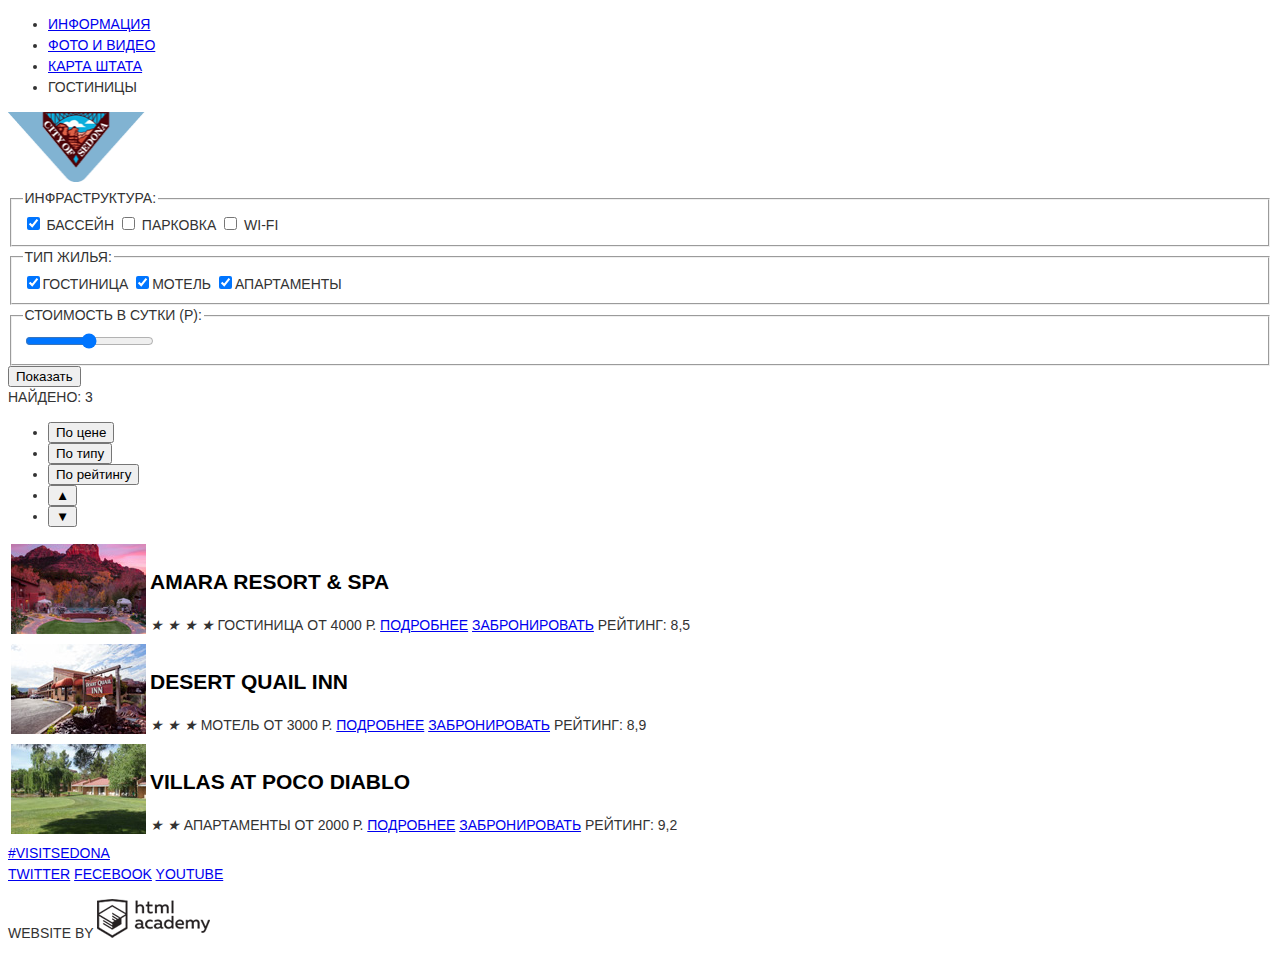
==== hotels.html @ 2d3dfe7b "фотошоп" ====
<!DOCTYPE html>
<html lang="ru">
    <head>
        <meta charset="utf-8">
        <title>Поиск отелей — Седона</title>
        <link rel="stylesheet" href="css/style.css">
    </head>
    <body>
        <header class="main-header container">
            <nav class="main-navigation">
                <ul class="main-navigation main-navigation-left">
                    <li><a href="#">Информация</a></li>
                    <li><a href="#">Фото и видео</a></li>
                    <li><a href="#">Карта штата</a></li>
                    <li><a class="active">Гостиницы</a></li>
                </ul>
                <a href="index.html" class="main-logo">
                    <img class="main-label" src="img/logo.png" alt="city of sedona" width="137" height="70">
                </a>
            </nav>
        </header>

    <main class="container">
        <form class="hotels-form" action="search-results.php" method="get" name="hotels-form">
            <fieldset>
                <legend>Инфраструктура:</legend>
                <input type="checkbox" name="pool" id="pool" checked>
                <label for="pool">Бассейн</label>
                <input type="checkbox" name="parking" id="parking">
                <label for="parking">Парковка</label>
                <input type="checkbox" name="wi-fi" id="wi-fi">
                <label for="wi-fi">wi-fi</label>
            </fieldset>
            <fieldset>
                <legend>Тип жилья:</legend>
                <label><input type="checkbox" name="hotel" checked>Гостиница</label>
                <label><input type="checkbox" name="motel" checked>Мотель</label>
                <label><input type="checkbox" name="apartments" checked>Апартаменты</label>
            </fieldset>
            <fieldset>
                <legend>Стоимость в сутки (Р):</legend>
                <output id="hotels-form-output"></output>
                <input type="range" min="0" max="3000" step="500">
            </fieldset>
            <button type="submit" class="btn">Показать</button>
        </form>
        <span class="result-forms">Найдено: <output id="hotels-form-results">3</output></span>
        <ul class="sorting">
            <li><button class="button-sorting">По цене</button></li>
            <li><button class="button-sorting">По типу</button></li>
            <li><button class="button-sorting">По рейтингу</button></li>
            <li><button class="button-sorting ascending" title="По возрастанию">▲</button></li>
            <li><button class="button-sorting descending active" title="По убыванию">▼</button></li>
        </ul>
        <table class="search-results">
            <tr>
                <td>
                    <img src="img/hotels-1.jpg" alt="Amara Resort and Spa" width="135" height="90">
                </td>
                <td>
                    <h3>Amara Resort &amp; Spa</h3>
                    <i class="star">★</i>
                    <i class="star">★</i>
                    <i class="star">★</i>
                    <i class="star">★</i>
                    <span class="property-type">Гостиница</span>
                    <span class="price">от 4000 Р.</span>
                    <a href="#" class="info btn">Подробнее</a>
                    <a href="#" class="order btn">Забронировать</a>
                    <span class="raiting">Рейтинг: 8,5</span>
                </td>
            </tr>
            <tr>
                <td>
                    <img src="img/hotels-2.jpg" alt="Desert Quail Inn" width="135" height="90">
                </td>
                <td>
                    <h3>Desert Quail Inn</h3>
                    <i class="star">★</i>
                    <i class="star">★</i>
                    <i class="star">★</i>
                    <span class="property-type">Мотель</span>
                    <span class="price">от 3000 Р.</span>
                    <a href="#" class="info btn">Подробнее</a>
                    <a href="#" class="order btn">Забронировать</a>
                    <span class="raiting">Рейтинг: 8,9</span>
                </td>
            </tr>
            <tr>
                <td>
                    <img src="img/hotels-3.jpg" alt="Villas at Poco Diablo" width="135" height="90">
                </td>
                <td>
                    <h3>Villas at Poco Diablo</h3>
                    <i class="star">★</i>
                    <i class="star">★</i>
                    <span class="property-type">Апартаменты</span>
                    <span class="price">от 2000 Р.</span>
                    <a href="#" class="info btn">Подробнее</a>
                    <a href="#" class="order btn">Забронировать</a>
                    <span class="raiting">Рейтинг: 9,2</span>
                </td>
            </tr>
        </table>
    </main>

    <footer class="main-foter container">
        <div class="footer-hashtag">
            <a href="#">#visitsedona</a>
        </div>
        <div class="footer-social">
            <a class="social-btn social-btn-tw" href="#">Twitter</a>
            <a class="social-btn social-btn-fb" href="#">Fecebook</a>
            <a class="social-btn social-btn-inst" href="#">Youtube</a>
        </div>
        <div class="footer-copyright">
            <p>Website by
                <a href="https://htmlacademy.ru"><img src="img/copyright.png" alt="htmlacademy" width="113" height="39"></a>
            </p>
        </div>
    </footer>
    </body>
</html>
---- css/style.css ----
body{
    font-family: "PT Sand", "Tahoma", sans-serif;
    font-size: 14px;
    line-height: 1.5;
    color: #333;
    text-transform: uppercase;
}

main .slogan,
main .card > h2 {
    font-family: "PT Sand", "Tahoma", sans-serif;
    font-size: 21px;
    line-height: 1.238;
    color: #333;
    font-weight: bold;
}

main .card > h2 {
    color: #fff;
    background-color: #766357;
}

main .index-form > h2 {
    font-family: "PT Sand", "Tahoma", sans-serif;
    font-size: 30px;
    line-height: 1.2;
    color: #000;
    font-weight: bold;
}

h3 {
    font-family: "PT Sand", "Tahoma", sans-serif;
    font-size: 21px;
    line-height: 1.2;
    color: #000;
    font-weight: bold;
}

main .feature-1,
main .feature-2{
    background-color: #81b3d2;
}

main .feature-1 h3,
main .feature-2 h3 {
    color: #fff;
}
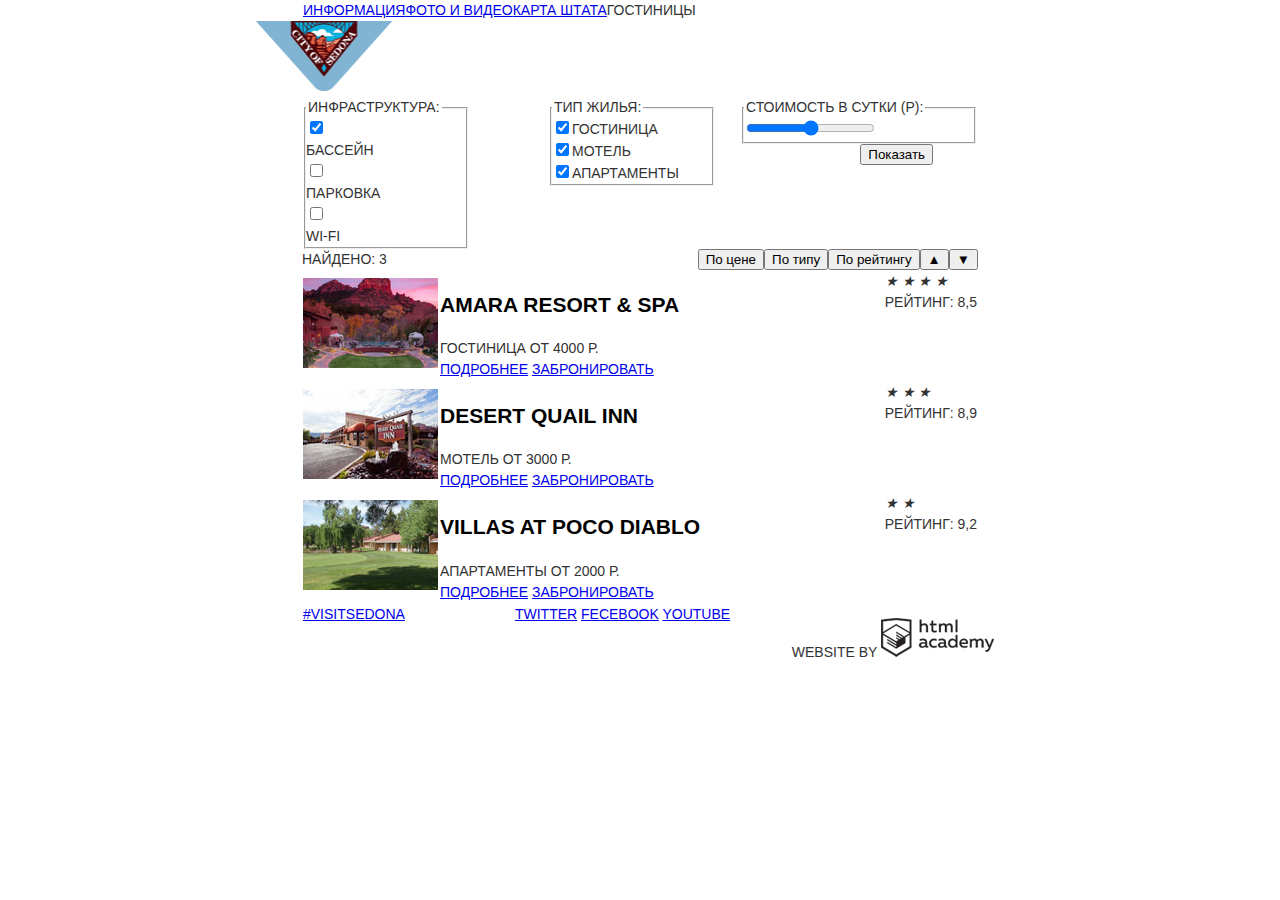
==== commit 5620d28d: "сетка" ====
--- a/hotels.html
+++ b/hotels.html
@@ -1,28 +1,29 @@
 <!DOCTYPE html>
 <html lang="ru">
-    <head>
-        <meta charset="utf-8">
-        <title>Поиск отелей — Седона</title>
-        <link rel="stylesheet" href="css/style.css">
-    </head>
-    <body>
-        <header class="main-header container">
-            <nav class="main-navigation">
-                <ul class="main-navigation main-navigation-left">
-                    <li><a href="#">Информация</a></li>
-                    <li><a href="#">Фото и видео</a></li>
-                    <li><a href="#">Карта штата</a></li>
-                    <li><a class="active">Гостиницы</a></li>
-                </ul>
-                <a href="index.html" class="main-logo">
-                    <img class="main-label" src="img/logo.png" alt="city of sedona" width="137" height="70">
-                </a>
-            </nav>
-        </header>
+<head>
+    <meta charset="utf-8">
+    <title>Поиск отелей — Седона</title>
+    <link rel="stylesheet" type="text/css" href="css/normolize.css">
+    <link rel="stylesheet" href="css/style.css">
+</head>
+<body>
+    <header class="main-header container">
+        <nav class="main-navigation">
+            <ul class="main-navigation">
+                <li><a href="#">Информация</a></li>
+                <li><a href="#">Фото и видео</a></li>
+                <li><a href="#">Карта штата</a></li>
+                <li><a class="active">Гостиницы</a></li>
+            </ul>
+            <a href="index.html" class="main-logo">
+                <img class="main-label" src="img/logo.png" alt="city of sedona" width="137" height="70">
+            </a>
+        </nav>
+    </header>
 
-    <main class="container">
-        <form class="hotels-form" action="search-results.php" method="get" name="hotels-form">
-            <fieldset>
+    <main class="container container-hotels">
+        <form class="hotels-form clearfix" action="search-results.php" method="get" name="hotels-form">
+            <fieldset class="form-infrastructure block-left">
                 <legend>Инфраструктура:</legend>
                 <input type="checkbox" name="pool" id="pool" checked>
                 <label for="pool">Бассейн</label>
@@ -31,93 +32,125 @@
                 <input type="checkbox" name="wi-fi" id="wi-fi">
                 <label for="wi-fi">wi-fi</label>
             </fieldset>
-            <fieldset>
+            <fieldset class="form-type-house block-left">
                 <legend>Тип жилья:</legend>
                 <label><input type="checkbox" name="hotel" checked>Гостиница</label>
                 <label><input type="checkbox" name="motel" checked>Мотель</label>
                 <label><input type="checkbox" name="apartments" checked>Апартаменты</label>
             </fieldset>
-            <fieldset>
+            <fieldset class="form-range block-right">
                 <legend>Стоимость в сутки (Р):</legend>
                 <output id="hotels-form-output"></output>
                 <input type="range" min="0" max="3000" step="500">
             </fieldset>
-            <button type="submit" class="btn">Показать</button>
+            <button type="submit" class="btn block-right">Показать</button>
         </form>
-        <span class="result-forms">Найдено: <output id="hotels-form-results">3</output></span>
-        <ul class="sorting">
-            <li><button class="button-sorting">По цене</button></li>
-            <li><button class="button-sorting">По типу</button></li>
-            <li><button class="button-sorting">По рейтингу</button></li>
-            <li><button class="button-sorting ascending" title="По возрастанию">▲</button></li>
-            <li><button class="button-sorting descending active" title="По убыванию">▼</button></li>
-        </ul>
+        <div class="clearfix">
+            <span class="result-forms block-left">Найдено: <output id="hotels-form-results">3</output></span>
+            <ul class="sorting block-right">
+                <li><button class="button-sorting">По цене</button></li>
+                <li><button class="button-sorting">По типу</button></li>
+                <li><button class="button-sorting">По рейтингу</button></li>
+                <li><button class="button-sorting ascending" title="По возрастанию">▲</button></li>
+                <li><button class="button-sorting descending active" title="По убыванию">▼</button></li>
+            </ul>
+        </div>
         <table class="search-results">
             <tr>
-                <td>
+                <td class="td-image">
                     <img src="img/hotels-1.jpg" alt="Amara Resort and Spa" width="135" height="90">
                 </td>
-                <td>
-                    <h3>Amara Resort &amp; Spa</h3>
-                    <i class="star">★</i>
-                    <i class="star">★</i>
-                    <i class="star">★</i>
-                    <i class="star">★</i>
-                    <span class="property-type">Гостиница</span>
-                    <span class="price">от 4000 Р.</span>
-                    <a href="#" class="info btn">Подробнее</a>
-                    <a href="#" class="order btn">Забронировать</a>
-                    <span class="raiting">Рейтинг: 8,5</span>
+                <td class="clearfix">
+                    <div class="info-hotel block-left">
+                        <h3>Amara Resort &amp; Spa</h3>
+                        <div class="price-hotel">
+                            <span class="property-type">Гостиница</span>
+                            <span class="price">от 4000 Р.</span>
+                        </div>
+                        <div class="buttons">
+                            <a href="#" class="info btn">Подробнее</a>
+                            <a href="#" class="order btn">Забронировать</a>
+                        </div>
+                    </div>
+                    <div class="mark-hotel block-right">
+                        <div class="stars">
+                            <i class="star">★</i>
+                            <i class="star">★</i>
+                            <i class="star">★</i>
+                            <i class="star">★</i>
+                        </div>
+                        <span class="raiting">Рейтинг: 8,5</span>
+                    </div>
                 </td>
             </tr>
             <tr>
-                <td>
+                <td class="td-image">
                     <img src="img/hotels-2.jpg" alt="Desert Quail Inn" width="135" height="90">
                 </td>
-                <td>
-                    <h3>Desert Quail Inn</h3>
-                    <i class="star">★</i>
-                    <i class="star">★</i>
-                    <i class="star">★</i>
-                    <span class="property-type">Мотель</span>
-                    <span class="price">от 3000 Р.</span>
-                    <a href="#" class="info btn">Подробнее</a>
-                    <a href="#" class="order btn">Забронировать</a>
-                    <span class="raiting">Рейтинг: 8,9</span>
+                <td class="clearfix">
+                    <div class="info-hotel block-left">
+                        <h3>Desert Quail Inn</h3>
+                        <div class="price-hotel">
+                            <span class="property-type">Мотель</span>
+                            <span class="price">от 3000 Р.</span>
+                        </div>
+                        <div class="buttons">
+                            <a href="#" class="info btn">Подробнее</a>
+                            <a href="#" class="order btn">Забронировать</a>
+                        </div>
+                    </div>
+                    <div class="mark-hotel block-right">
+                        <div class="stars">
+                            <i class="star">★</i>
+                            <i class="star">★</i>
+                            <i class="star">★</i>
+                        </div>
+                        <span class="raiting">Рейтинг: 8,9</span>
+                    </div>
                 </td>
             </tr>
             <tr>
-                <td>
+                <td class="td-image">
                     <img src="img/hotels-3.jpg" alt="Villas at Poco Diablo" width="135" height="90">
                 </td>
-                <td>
-                    <h3>Villas at Poco Diablo</h3>
-                    <i class="star">★</i>
-                    <i class="star">★</i>
-                    <span class="property-type">Апартаменты</span>
-                    <span class="price">от 2000 Р.</span>
-                    <a href="#" class="info btn">Подробнее</a>
-                    <a href="#" class="order btn">Забронировать</a>
-                    <span class="raiting">Рейтинг: 9,2</span>
+                <td class="clearfix">
+                    <div class="info-hotel block-left">
+                        <div class="price-hotel">
+                            <h3>Villas at Poco Diablo</h3>
+                            <span class="property-type">Апартаменты</span>
+                            <span class="price">от 2000 Р.</span>
+                        </div>
+                        <div class="buttons">
+                            <a href="#" class="info btn">Подробнее</a>
+                            <a href="#" class="order btn">Забронировать</a>
+                        </div>
+                    </div>
+                    <div class="mark-hotel block-right">
+                        <div class="stars">
+                            <i class="star">★</i>
+                            <i class="star">★</i>
+                        </div>
+                        <span class="raiting">Рейтинг: 9,2</span>
+                    </div>
                 </td>
             </tr>
         </table>
     </main>
 
-    <footer class="main-foter container">
-        <div class="footer-hashtag">
+    <footer class="main-footer container clearfix">
+        <div class="footer-hashtag block-left">
             <a href="#">#visitsedona</a>
         </div>
-        <div class="footer-social">
+        <div class="footer-social block-left">
             <a class="social-btn social-btn-tw" href="#">Twitter</a>
             <a class="social-btn social-btn-fb" href="#">Fecebook</a>
             <a class="social-btn social-btn-inst" href="#">Youtube</a>
         </div>
-        <div class="footer-copyright">
+        <div class="footer-copyright block-right">
             <p>Website by
                 <a href="https://htmlacademy.ru"><img src="img/copyright.png" alt="htmlacademy" width="113" height="39"></a>
             </p>
         </div>
     </footer>
-    </body>
+</body>
 </html>
--- a/css/style.css
+++ b/css/style.css
@@ -1,47 +1,167 @@
-body{
-    font-family: "PT Sand", "Tahoma", sans-serif;
+body {
+    font-family: "PT Sans", "Tahoma", sans-serif;
     font-size: 14px;
     line-height: 1.5;
     color: #333;
     text-transform: uppercase;
+    margin: 0;
+    padding: 0;
 }
 
-main .slogan,
-main .card > h2 {
-    font-family: "PT Sand", "Tahoma", sans-serif;
+h2 {
     font-size: 21px;
     line-height: 1.238;
-    color: #333;
-    font-weight: bold;
-}
-
-main .card > h2 {
-    color: #fff;
-    background-color: #766357;
-}
-
-main .index-form > h2 {
-    font-family: "PT Sand", "Tahoma", sans-serif;
-    font-size: 30px;
-    line-height: 1.2;
-    color: #000;
-    font-weight: bold;
 }
 
 h3 {
-    font-family: "PT Sand", "Tahoma", sans-serif;
     font-size: 21px;
     line-height: 1.2;
     color: #000;
-    font-weight: bold;
 }
 
-main .feature-1,
-main .feature-2{
-    background-color: #81b3d2;
+.block-left{
+    float: left;
 }
 
-main .feature-1 h3,
-main .feature-2 h3 {
-    color: #fff;
+.block-right{
+    float: right;
 }
+
+.container {
+    margin: 0 auto;
+    width: 768px;
+    box-sizing: border-box;
+}
+
+.clearfix::after {
+    content: "";
+    clear: both;
+    display: table;
+}
+
+.text-alignment{
+    text-align: center;
+}
+
+.main-navigation ul{
+    font-size: 0;
+    padding-left: 47px;
+    padding-right: 47px;
+}
+
+.main-navigation li{
+    display: inline-block;
+    font-size: 14px;
+}
+
+/*index*/
+
+.slogan {
+    text-align: center;
+    width: 460px;
+    margin-left: auto;
+    margin-right: auto;
+}
+
+.slogan-features{
+    text-align: center;
+}
+
+.feature {
+    background-color: #81b3d2;
+    margin: 0;
+}
+
+.feature img {
+    width: 512px;
+}
+
+.feature .info-feature {
+    box-sizing: border-box;
+    width: 256px;
+    text-align: center ;
+    padding-left: 30px;
+    padding-right: 30px;
+}
+
+.column-grid {
+    font-size: 0;
+    padding: 0;
+    text-align: center;
+}
+
+.column-grid li {
+    display: inline-block;
+    width: 256px;
+    font-size: 14px;
+}
+
+.index-form {
+    width: 570px;
+}
+
+.card h2 {
+    background-color: #766357;
+    height: 25px;
+}
+
+.card-form > label {
+    display: block;
+}
+
+/*hotels*/
+
+.container-hotels {
+    padding-left: 46px;
+    padding-right: 46px;
+}
+
+.hotels-form fieldset {
+    width: 160px;
+    padding: 0;
+}
+
+.hotels-form fieldset:first-child {
+    margin-right: 80px;
+}
+
+.hotels-form fieldset:last-of-type {
+    width: 230px;
+}
+
+.hotels-form label {
+    display: block;
+    di
+}
+
+.hotels-form .btn {
+    margin-right: 45px;
+}
+
+.sorting {
+    padding: 0;
+    font-size: 0;
+}
+
+.sorting li{
+    display: inline-block;
+    font-size: 12px
+}
+
+.search-results {
+    border-collapse: collapse;
+    width: 100%;
+}
+
+ .td-image{
+     width: 135px;
+ }
+
+.main-footer {
+    padding-left: 47px;
+    padding-right: 30px;
+}
+
+.footer-social {
+    padding-left: 110px;
+}
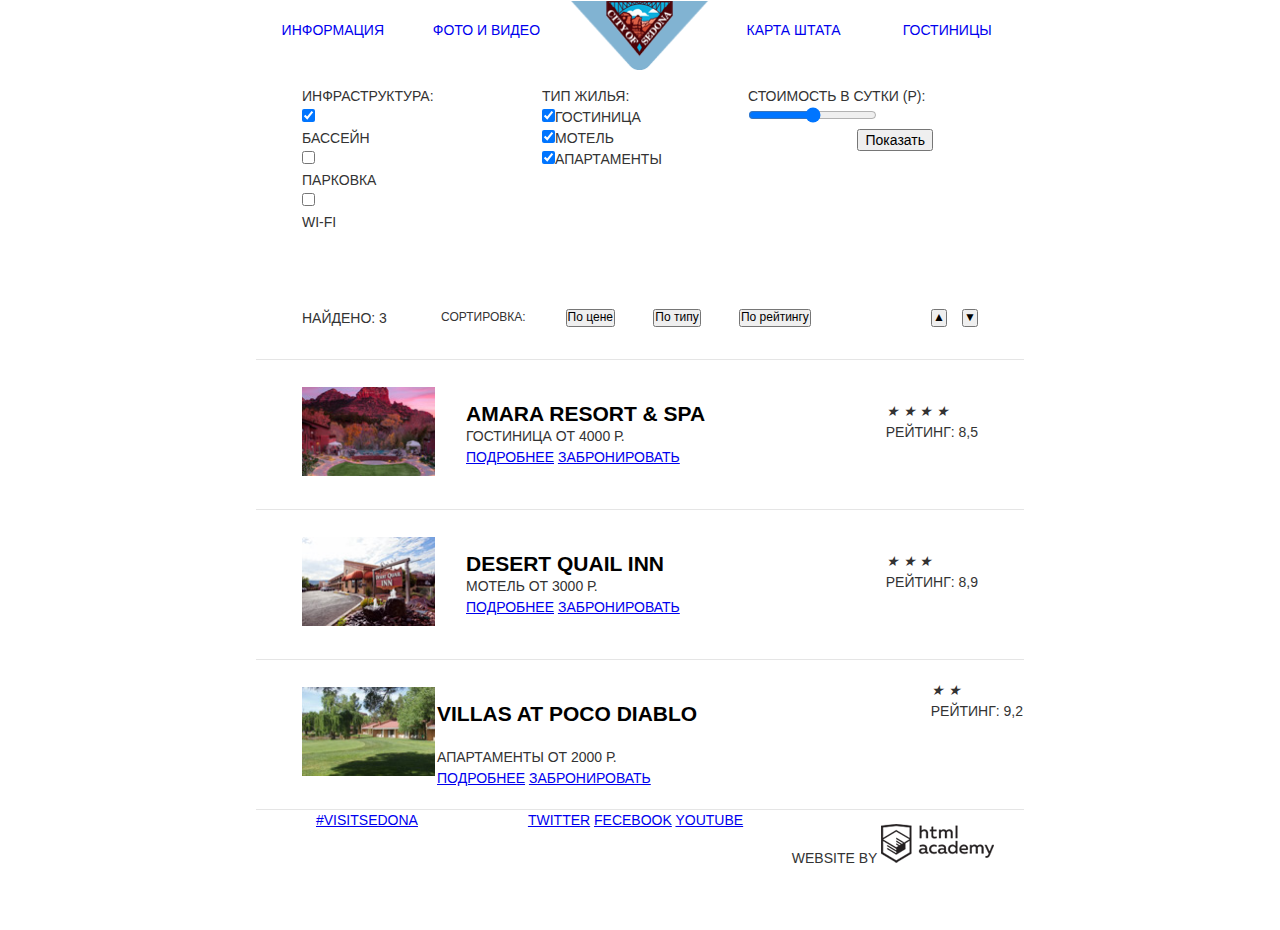
==== commit 9f86752c: "сетка" ====
--- a/hotels.html
+++ b/hotels.html
@@ -3,26 +3,26 @@
 <head>
     <meta charset="utf-8">
     <title>Поиск отелей — Седона</title>
-    <link rel="stylesheet" type="text/css" href="css/normolize.css">
+    <link rel="stylesheet" type="text/css" href="css/normalize.css">
     <link rel="stylesheet" href="css/style.css">
 </head>
 <body>
     <header class="main-header container">
         <nav class="main-navigation">
-            <ul class="main-navigation">
+            <ul>
                 <li><a href="#">Информация</a></li>
                 <li><a href="#">Фото и видео</a></li>
+                <li><a href="hotels.html">Гостиницы</a></li>
                 <li><a href="#">Карта штата</a></li>
-                <li><a class="active">Гостиницы</a></li>
             </ul>
             <a href="index.html" class="main-logo">
-                <img class="main-label" src="img/logo.png" alt="city of sedona" width="137" height="70">
+                <img src="img/logo.png" alt="city of sedona" width="137" height="70">
             </a>
         </nav>
     </header>
 
-    <main class="container container-hotels">
-        <form class="hotels-form clearfix" action="search-results.php" method="get" name="hotels-form">
+    <main class="container">
+        <form class="hotels-form container-hotels clearfix" action="search-results.php" method="get" name="hotels-form">
             <fieldset class="form-infrastructure block-left">
                 <legend>Инфраструктура:</legend>
                 <input type="checkbox" name="pool" id="pool" checked>
@@ -45,22 +45,30 @@
             </fieldset>
             <button type="submit" class="btn block-right">Показать</button>
         </form>
-        <div class="clearfix">
+
+        <div class="result-sorting container-hotels clearfix">
             <span class="result-forms block-left">Найдено: <output id="hotels-form-results">3</output></span>
+
             <ul class="sorting block-right">
-                <li><button class="button-sorting">По цене</button></li>
-                <li><button class="button-sorting">По типу</button></li>
-                <li><button class="button-sorting">По рейтингу</button></li>
-                <li><button class="button-sorting ascending" title="По возрастанию">▲</button></li>
-                <li><button class="button-sorting descending active" title="По убыванию">▼</button></li>
+                <li><span>Сортировка:</span></li>
+                <li>
+                    <button class="button-sorting">По цене</button>
+                    <button class="button-sorting">По типу</button>
+                    <button class="button-sorting">По рейтингу</button>
+                </li>
+                <li>
+                    <button class="button-sorting ascending" title="По возрастанию">▲</button>
+                    <button class="button-sorting descending active" title="По убыванию">▼</button>
+                </li>
             </ul>
         </div>
+
         <table class="search-results">
             <tr>
                 <td class="td-image">
                     <img src="img/hotels-1.jpg" alt="Amara Resort and Spa" width="135" height="90">
                 </td>
-                <td class="clearfix">
+                <td class="td-info clearfix">
                     <div class="info-hotel block-left">
                         <h3>Amara Resort &amp; Spa</h3>
                         <div class="price-hotel">
@@ -87,7 +95,7 @@
                 <td class="td-image">
                     <img src="img/hotels-2.jpg" alt="Desert Quail Inn" width="135" height="90">
                 </td>
-                <td class="clearfix">
+                <td class="td-info clearfix">
                     <div class="info-hotel block-left">
                         <h3>Desert Quail Inn</h3>
                         <div class="price-hotel">
--- a/css/style.css
+++ b/css/style.css
@@ -1,3 +1,7 @@
+*, *::before, *::after {
+    box-sizing: border-box;
+}
+
 body {
     font-family: "PT Sans", "Tahoma", sans-serif;
     font-size: 14px;
@@ -6,6 +10,9 @@
     text-transform: uppercase;
     margin: 0;
     padding: 0;
+    display: flex;
+    flex-direction: column;
+    min-height: 100vh;
 }
 
 h2 {
@@ -19,18 +26,31 @@
     color: #000;
 }
 
-.block-left{
+img {
+    max-width: 100%;
+    height: auto;
+}
+
+main {
+    flex-grow: 1;
+}
+
+.block-left {
     float: left;
 }
 
-.block-right{
+.block-right {
     float: right;
 }
 
 .container {
-    margin: 0 auto;
+    margin-left: auto;
+    margin-right: auto;
     width: 768px;
-    box-sizing: border-box;
+}
+
+.container-padded {
+padding: 0 46px;
 }
 
 .clearfix::after {
@@ -39,36 +59,71 @@
     display: table;
 }
 
-.text-alignment{
-    text-align: center;
-}
-
-.main-navigation ul{
+.text-center {
+    text-align: center;
+}
+
+.main-navigation {
+    position: relative;
+}
+
+.main-navigation ul {
     font-size: 0;
-    padding-left: 47px;
-    padding-right: 47px;
-}
-
-.main-navigation li{
+    margin: 0;
+    padding: 0;
+    list-style: none;
+}
+
+.main-navigation li {
     display: inline-block;
+    vertical-align: middle;
+    width: 20%;
     font-size: 14px;
 }
 
+.main-navigation li:nth-last-child(-n+2) {
+    float: right;
+    text-align: right;
+}
+
+.main-navigation a {
+    display: block;
+    text-align: center;
+    text-decoration: none;
+    padding-top: 20px;
+    padding-bottom: 20px;
+}
+
+.main-logo {
+    position: absolute;;
+    top: 0;
+    left: 50%;
+    transform: translate(-50%, -19px);
+  }
+
 /*index*/
 
+.promo {
+    height: 512px;
+}
+
 .slogan {
     text-align: center;
-    width: 460px;
+    width: 470px;
+    margin-top: 60px;
+    margin-bottom: 30px;
     margin-left: auto;
     margin-right: auto;
 }
 
-.slogan-features{
-    text-align: center;
+.slogan-features {
+    text-align: center;
+    margin-bottom: 50px;
 }
 
 .feature {
     background-color: #81b3d2;
+    min-height: 257px;
     margin: 0;
 }
 
@@ -77,13 +132,16 @@
 }
 
 .feature .info-feature {
-    box-sizing: border-box;
     width: 256px;
     text-align: center ;
     padding-left: 30px;
     padding-right: 30px;
 }
 
+.attractions {
+    min-height: 330px;
+}
+
 .column-grid {
     font-size: 0;
     padding: 0;
@@ -94,15 +152,47 @@
     display: inline-block;
     width: 256px;
     font-size: 14px;
+    vertical-align: top;
+    padding-left: 50px;
+    padding-right: 50px;
+}
+
+.features-3-5 {
+    background-color: #eee;
+    min-height: 260px;
 }
 
 .index-form {
     width: 570px;
 }
 
+.index-form .slogan-form {
+    margin-top: 50px;
+    margin-bottom: 25px;
+}
+
+.index-form span {
+    width: 450px;
+    display: inline-block;
+    vertical-align: middle;
+}
+
+.card{
+    margin-top: 50px;
+}
+
+.card .text-center {
+    background-color: #766357;
+    min-height: 86px;
+}
+
 .card h2 {
-    background-color: #766357;
-    height: 25px;
+    color: #fff;
+}
+
+.card-form {
+    min-height: 390px;
+    margin-bottom: 80px;
 }
 
 .card-form > label {
@@ -116,9 +206,17 @@
     padding-right: 46px;
 }
 
+.hotels-form {
+    padding-top: 25px;
+    padding-bottom: 30px;
+    height: 217px;
+}
+
 .hotels-form fieldset {
     width: 160px;
     padding: 0;
+    margin: 0;
+    border: none;
 }
 
 .hotels-form fieldset:first-child {
@@ -131,34 +229,83 @@
 
 .hotels-form label {
     display: block;
-    di
 }
 
 .hotels-form .btn {
     margin-right: 45px;
 }
 
+.result-sorting{
+    padding-top: 30px;
+    padding-bottom: 30px;
+}
+
 .sorting {
     padding: 0;
     font-size: 0;
 }
 
-.sorting li{
+.sorting li {
     display: inline-block;
+    vertical-align: middle;
     font-size: 12px
 }
 
+.sorting li:first-child {
+    margin-right: 40px;
+}
+
+.sorting li:last-child {
+    margin-left: 120px;
+}
+
+.button-sorting {
+    padding: 0;
+}
+
+.button-sorting {
+    margin-right: 35px;
+}
+
+.button-sorting:last-child {
+    margin-right: 0;
+}
+
+.ascending {
+    margin-right: 12px;
+}
+
 .search-results {
+    width: 100%;
     border-collapse: collapse;
-    width: 100%;
-}
-
- .td-image{
-     width: 135px;
- }
+}
+
+.search-results tr {
+    border-top: 1px solid #e5e5e5;
+    border-bottom: 1px solid #e5e5e5;
+}
+
+.search-results td {
+    height: 150px;
+}
+
+.td-image {
+    padding-left: 46px;
+    width: 180px;
+}
+
+.td-info {
+    padding-left: 30px;
+    padding-right: 46px;
+}
+
+.td-info h3 {
+    margin: 0;
+}
 
 .main-footer {
-    padding-left: 47px;
+    min-height: 120px;
+    padding-left: 60px;
     padding-right: 30px;
 }
 
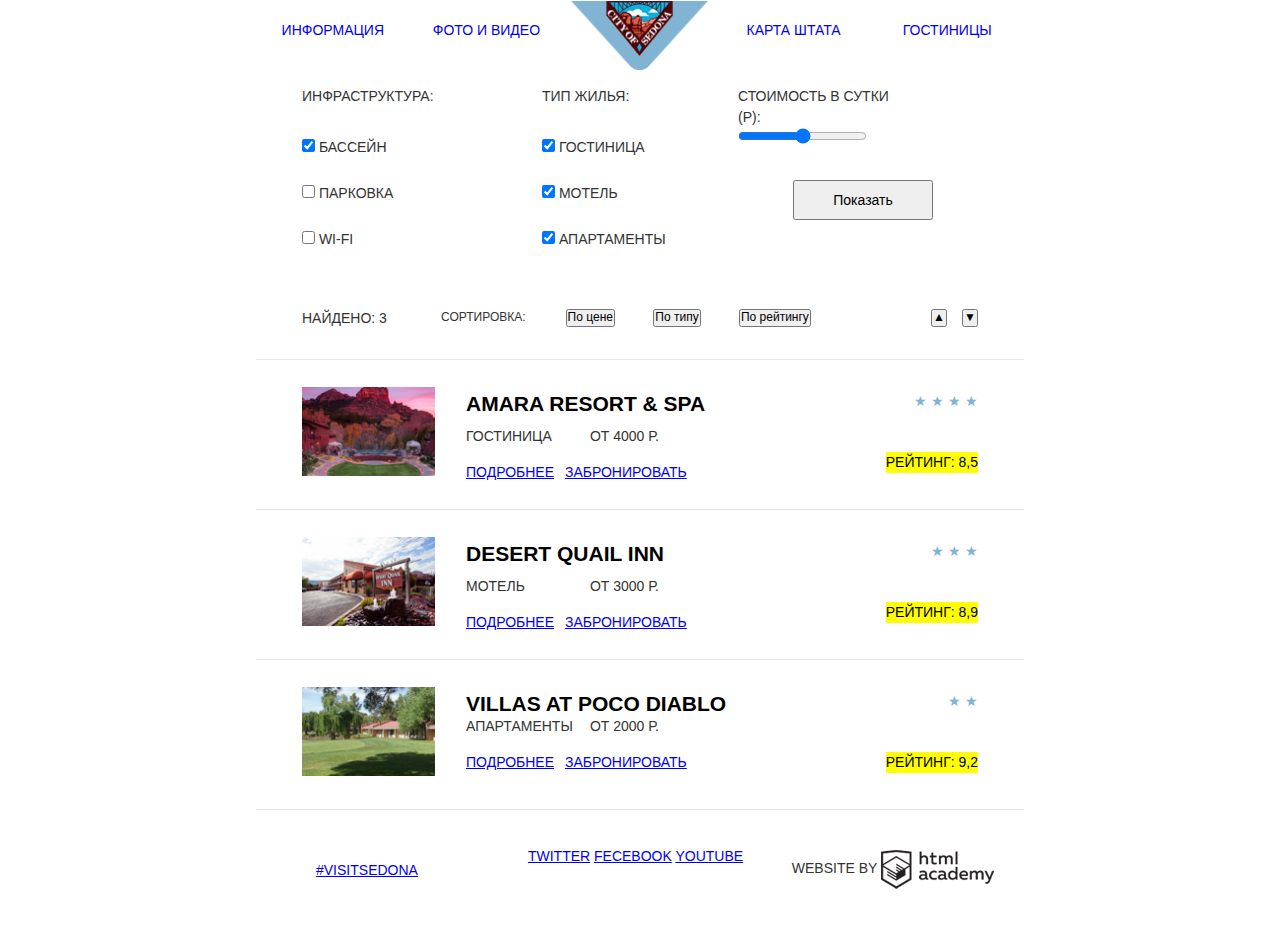
==== commit 8fbf6a30: "сеика" ====
--- a/hotels.html
+++ b/hotels.html
@@ -23,27 +23,44 @@
 
     <main class="container">
         <form class="hotels-form container-hotels clearfix" action="search-results.php" method="get" name="hotels-form">
-            <fieldset class="form-infrastructure block-left">
+            <fieldset class="form-hotels-checkbox form-infrastructure block-left">
                 <legend>Инфраструктура:</legend>
-                <input type="checkbox" name="pool" id="pool" checked>
-                <label for="pool">Бассейн</label>
-                <input type="checkbox" name="parking" id="parking">
-                <label for="parking">Парковка</label>
-                <input type="checkbox" name="wi-fi" id="wi-fi">
-                <label for="wi-fi">wi-fi</label>
+                <div>
+                    <input type="checkbox" name="pool" id="pool" checked>
+                    <label for="pool">Бассейн</label>
+                </div>
+                <div>
+                    <input type="checkbox" name="parking" id="parking">
+                    <label for="parking">Парковка</label>
+                </div>
+                <div>
+                    <input type="checkbox" name="wi-fi" id="wi-fi">
+                    <label for="wi-fi">wi-fi</label>
+                </div>
             </fieldset>
-            <fieldset class="form-type-house block-left">
+            <fieldset class="form-hotels-checkbox form-type-house block-left">
                 <legend>Тип жилья:</legend>
-                <label><input type="checkbox" name="hotel" checked>Гостиница</label>
-                <label><input type="checkbox" name="motel" checked>Мотель</label>
-                <label><input type="checkbox" name="apartments" checked>Апартаменты</label>
+                <div>
+                    <input type="checkbox" name="hotel" checked>
+                    <label>Гостиница</label>
+                </div>
+                <div>
+                    <input type="checkbox" name="motel" checked>
+                    <label>Мотель</label>
+                </div>
+                <div>
+                    <input type="checkbox" name="apartments" checked>
+                    <label>Апартаменты</label>
+                </div>
             </fieldset>
-            <fieldset class="form-range block-right">
-                <legend>Стоимость в сутки (Р):</legend>
-                <output id="hotels-form-output"></output>
-                <input type="range" min="0" max="3000" step="500">
-            </fieldset>
-            <button type="submit" class="btn block-right">Показать</button>
+            <div class="block-right">
+                <fieldset class="form-range">
+                    <legend>Стоимость в сутки (Р):</legend>
+                    <output id="hotels-form-output"></output>
+                    <input type="range" min="0" max="3000" step="500">
+                </fieldset>
+                <button type="submit" class="btn block-right">Показать</button>
+            </div>
         </form>
 
         <div class="result-sorting container-hotels clearfix">
@@ -57,8 +74,8 @@
                     <button class="button-sorting">По рейтингу</button>
                 </li>
                 <li>
-                    <button class="button-sorting ascending" title="По возрастанию">▲</button>
-                    <button class="button-sorting descending active" title="По убыванию">▼</button>
+                    <button class="button-sorting sort-ascending" title="По возрастанию">▲</button>
+                    <button class="button-sorting sort-descending active" title="По убыванию">▼</button>
                 </li>
             </ul>
         </div>
@@ -76,8 +93,8 @@
                             <span class="price">от 4000 Р.</span>
                         </div>
                         <div class="buttons">
-                            <a href="#" class="info btn">Подробнее</a>
-                            <a href="#" class="order btn">Забронировать</a>
+                            <a href="#" class="info-btn btn">Подробнее</a>
+                            <a href="#" class="order-btn btn">Забронировать</a>
                         </div>
                     </div>
                     <div class="mark-hotel block-right">
@@ -87,7 +104,7 @@
                             <i class="star">★</i>
                             <i class="star">★</i>
                         </div>
-                        <span class="raiting">Рейтинг: 8,5</span>
+                        <mark class="raiting">Рейтинг: 8,5</mark>
                     </div>
                 </td>
             </tr>
@@ -103,8 +120,8 @@
                             <span class="price">от 3000 Р.</span>
                         </div>
                         <div class="buttons">
-                            <a href="#" class="info btn">Подробнее</a>
-                            <a href="#" class="order btn">Забронировать</a>
+                            <a href="#" class="info-btn btn">Подробнее</a>
+                            <a href="#" class="order-btn btn">Забронировать</a>
                         </div>
                     </div>
                     <div class="mark-hotel block-right">
@@ -113,7 +130,7 @@
                             <i class="star">★</i>
                             <i class="star">★</i>
                         </div>
-                        <span class="raiting">Рейтинг: 8,9</span>
+                        <mark class="raiting">Рейтинг: 8,9</mark>
                     </div>
                 </td>
             </tr>
@@ -121,7 +138,7 @@
                 <td class="td-image">
                     <img src="img/hotels-3.jpg" alt="Villas at Poco Diablo" width="135" height="90">
                 </td>
-                <td class="clearfix">
+                <td class="td-info clearfix">
                     <div class="info-hotel block-left">
                         <div class="price-hotel">
                             <h3>Villas at Poco Diablo</h3>
@@ -129,8 +146,8 @@
                             <span class="price">от 2000 Р.</span>
                         </div>
                         <div class="buttons">
-                            <a href="#" class="info btn">Подробнее</a>
-                            <a href="#" class="order btn">Забронировать</a>
+                            <a href="#" class="info-btn btn">Подробнее</a>
+                            <a href="#" class="order-btn btn">Забронировать</a>
                         </div>
                     </div>
                     <div class="mark-hotel block-right">
@@ -138,7 +155,7 @@
                             <i class="star">★</i>
                             <i class="star">★</i>
                         </div>
-                        <span class="raiting">Рейтинг: 9,2</span>
+                        <mark class="raiting">Рейтинг: 9,2</mark>
                     </div>
                 </td>
             </tr>
--- a/css/style.css
+++ b/css/style.css
@@ -50,7 +50,7 @@
 }
 
 .container-padded {
-padding: 0 46px;
+    padding: 0 46px;
 }
 
 .clearfix::after {
@@ -104,16 +104,13 @@
 /*index*/
 
 .promo {
-    height: 512px;
+    min-height: 512px;
 }
 
 .slogan {
     text-align: center;
     width: 470px;
-    margin-top: 60px;
-    margin-bottom: 30px;
-    margin-left: auto;
-    margin-right: auto;
+    margin: 60px auto 30px;
 }
 
 .slogan-features {
@@ -123,7 +120,7 @@
 
 .feature {
     background-color: #81b3d2;
-    min-height: 257px;
+    min-height: 256px;
     margin: 0;
 }
 
@@ -131,15 +128,39 @@
     width: 512px;
 }
 
+ .number-feature {
+    display: block;
+ }
+
 .feature .info-feature {
     width: 256px;
-    text-align: center ;
-    padding-left: 30px;
-    padding-right: 30px;
-}
-
-.attractions {
+    text-align: center;;
+    padding: 45px 30px 40px;
+    color: #fff;
+}
+
+.info-feature h3{
+    margin: 0;
+    color: #fff;
+}
+
+.number-feature {
+    margin-top: 20px;
+    margin-bottom: 20px;
+}
+
+.attractions li {
     min-height: 330px;
+    padding-top: 150px;
+    padding-bottom: 65px;
+}
+
+.attractions h3 {
+    margin-top: 0;
+}
+
+.attractions p {
+    margin: 0;
 }
 
 .column-grid {
@@ -153,13 +174,23 @@
     width: 256px;
     font-size: 14px;
     vertical-align: top;
-    padding-left: 50px;
-    padding-right: 50px;
+    padding-left: 46px;
+    padding-right: 46px;
 }
 
 .features-3-5 {
     background-color: #eee;
     min-height: 260px;
+    padding-top: 45px;
+    padding-bottom: 40px;
+}
+
+.features-3-5 h3{
+    margin: 0;
+}
+
+.features-3-5 p{
+    margin: 0;
 }
 
 .index-form {
@@ -181,22 +212,57 @@
     margin-top: 50px;
 }
 
-.card .text-center {
+.card a {
+    color: #fff;
+    display: block;
+    text-align: center;
+    text-decoration: none;
+    padding-top: 20px;
+    padding-bottom: 20px;
     background-color: #766357;
     min-height: 86px;
-}
-
-.card h2 {
-    color: #fff;
+    vertical-align: middle;
 }
 
 .card-form {
     min-height: 390px;
+    padding: 55px;
     margin-bottom: 80px;
 }
 
-.card-form > label {
-    display: block;
+.form-people {
+    margin-bottom: 55px;
+}
+
+.card-form label,
+.card-form input {
+    display: inline-block;
+    vertical-align: middle;
+    font-size: 14px;
+}
+
+ .card-form > label,
+ .card-form > input {
+    margin-bottom: 30px;
+}
+
+.card-form input{
+    height: 40px;
+}
+
+.card-form input[type="date"] {
+    width: 350px;
+}
+
+.card-form input[type="number"] {
+    width: 40px;
+}
+
+.card-form button {
+    width: 460px;
+    height: 60px;
+    padding: 0;
+    margin: 0;
 }
 
 /*hotels*/
@@ -209,7 +275,7 @@
 .hotels-form {
     padding-top: 25px;
     padding-bottom: 30px;
-    height: 217px;
+    max-height: 217px;
 }
 
 .hotels-form fieldset {
@@ -223,16 +289,24 @@
     margin-right: 80px;
 }
 
-.hotels-form fieldset:last-of-type {
-    width: 230px;
-}
-
-.hotels-form label {
-    display: block;
+.form-hotels-checkbox label,
+.form-hotels-checkbox input {
+    display: inline-block;
+}
+
+.form-hotels-checkbox div{
+    margin-bottom: 25px;
+}
+
+.form-hotels-checkbox legend{
+    margin-bottom: 30px;
 }
 
 .hotels-form .btn {
     margin-right: 45px;
+    margin-top: 30px;
+    height: 40px;
+    width: 140px;
 }
 
 .result-sorting{
@@ -271,7 +345,7 @@
     margin-right: 0;
 }
 
-.ascending {
+.sort-ascending {
     margin-right: 12px;
 }
 
@@ -297,10 +371,41 @@
 .td-info {
     padding-left: 30px;
     padding-right: 46px;
+    vertical-align: top;
 }
 
 .td-info h3 {
     margin: 0;
+    margin-top: 30px;
+}
+
+.price-hotel {
+    margin-top: 10px;
+    margin-bottom: 15px;
+}
+
+.property-type {
+    display: inline-block;
+    width: 120px;
+}
+
+.info-btn {
+    margin-right: 7px;
+}
+
+.stars {
+    margin-top: 30px;
+    margin-bottom: 40px;
+    text-align: right;
+}
+
+.star {
+    font-style: normal;
+    color: #81b3d2;
+}
+
+.raiting {
+    display: block;
 }
 
 .main-footer {
@@ -309,6 +414,29 @@
     padding-right: 30px;
 }
 
+.footer-hashtag {
+    margin-top: 50px;
+    margin-bottom: 50px;
+    min-height: 25px;
+}
+
 .footer-social {
-    padding-left: 110px;
-}
+    margin-top: 36px;
+    margin-bottom: 36px;
+    margin-left: 110px;
+    min-height: 48px;
+}
+
+.footer-copyright {
+    margin-top: 40px;
+    margin-bottom: 40px;
+    min-height: 39px;
+}
+
+.footer-copyright p {
+    margin: 0;
+}
+
+.footer-copyright img{
+    vertical-align: middle;
+}
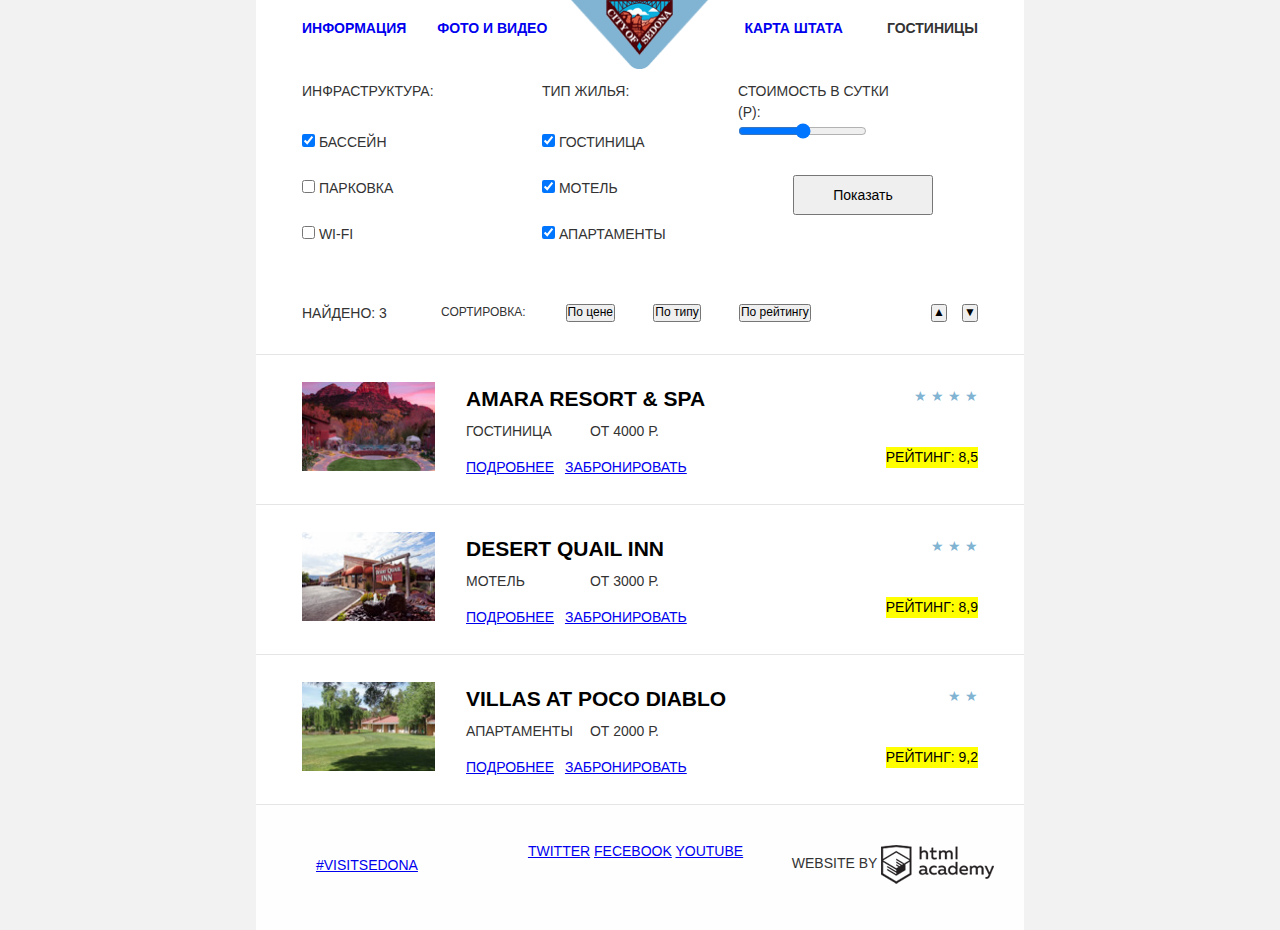
==== commit e2dba824: "сетки" ====
--- a/hotels.html
+++ b/hotels.html
@@ -7,12 +7,12 @@
     <link rel="stylesheet" href="css/style.css">
 </head>
 <body>
-    <header class="main-header container">
+    <header class="main-header container container-padded">
         <nav class="main-navigation">
-            <ul>
+            <ul class="clearfix">
                 <li><a href="#">Информация</a></li>
                 <li><a href="#">Фото и видео</a></li>
-                <li><a href="hotels.html">Гостиницы</a></li>
+                <li><a>Гостиницы</a></li>
                 <li><a href="#">Карта штата</a></li>
             </ul>
             <a href="index.html" class="main-logo">
@@ -41,16 +41,16 @@
             <fieldset class="form-hotels-checkbox form-type-house block-left">
                 <legend>Тип жилья:</legend>
                 <div>
-                    <input type="checkbox" name="hotel" checked>
-                    <label>Гостиница</label>
+                    <input type="checkbox" name="hotel" id="hotel" checked>
+                    <label for="hotel">Гостиница</label>
                 </div>
                 <div>
-                    <input type="checkbox" name="motel" checked>
-                    <label>Мотель</label>
+                    <input type="checkbox" name="motel" id="motel" checked>
+                    <label for="motel">Мотель</label>
                 </div>
                 <div>
-                    <input type="checkbox" name="apartments" checked>
-                    <label>Апартаменты</label>
+                    <input type="checkbox" name="apartments" id="apartments" checked>
+                    <label for="apartments">Апартаменты</label>
                 </div>
             </fieldset>
             <div class="block-right">
@@ -104,7 +104,7 @@
                             <i class="star">★</i>
                             <i class="star">★</i>
                         </div>
-                        <mark class="raiting">Рейтинг: 8,5</mark>
+                        <mark class="rating">Рейтинг: 8,5</mark>
                     </div>
                 </td>
             </tr>
@@ -130,7 +130,7 @@
                             <i class="star">★</i>
                             <i class="star">★</i>
                         </div>
-                        <mark class="raiting">Рейтинг: 8,9</mark>
+                        <mark class="rating">Рейтинг: 8,9</mark>
                     </div>
                 </td>
             </tr>
@@ -140,8 +140,8 @@
                 </td>
                 <td class="td-info clearfix">
                     <div class="info-hotel block-left">
+                        <h3>Villas at Poco Diablo</h3>
                         <div class="price-hotel">
-                            <h3>Villas at Poco Diablo</h3>
                             <span class="property-type">Апартаменты</span>
                             <span class="price">от 2000 Р.</span>
                         </div>
@@ -155,7 +155,7 @@
                             <i class="star">★</i>
                             <i class="star">★</i>
                         </div>
-                        <mark class="raiting">Рейтинг: 9,2</mark>
+                        <mark class="rating">Рейтинг: 9,2</mark>
                     </div>
                 </td>
             </tr>
--- a/css/style.css
+++ b/css/style.css
@@ -13,6 +13,7 @@
     display: flex;
     flex-direction: column;
     min-height: 100vh;
+    background-color: #f2f2f2;
 }
 
 h2 {
@@ -33,6 +34,7 @@
 
 main {
     flex-grow: 1;
+    background-color: #fff;
 }
 
 .block-left {
@@ -63,42 +65,45 @@
     text-align: center;
 }
 
+/*header*/
+
+.main-header{
+        background-color: #fff;
+}
+
 .main-navigation {
     position: relative;
 }
 
 .main-navigation ul {
-    font-size: 0;
     margin: 0;
     padding: 0;
     list-style: none;
 }
 
 .main-navigation li {
-    display: inline-block;
-    vertical-align: middle;
+    float: left;
     width: 20%;
     font-size: 14px;
 }
 
-.main-navigation li:nth-last-child(-n+2) {
+.main-navigation li:nth-child(n+3) {
     float: right;
     text-align: right;
 }
 
 .main-navigation a {
-    display: block;
     text-align: center;
     text-decoration: none;
-    padding-top: 20px;
-    padding-bottom: 20px;
+    line-height: 56px;
+    font-weight: bold;
 }
 
 .main-logo {
-    position: absolute;;
+    position: absolute;
     top: 0;
     left: 50%;
-    transform: translate(-50%, -19px);
+    transform: translate(-50%, 0);
   }
 
 /*index*/
@@ -135,11 +140,11 @@
 .feature .info-feature {
     width: 256px;
     text-align: center;;
-    padding: 45px 30px 40px;
+    padding: 43px 30px 38px;
     color: #fff;
 }
 
-.info-feature h3{
+.info-feature h3 {
     margin: 0;
     color: #fff;
 }
@@ -185,7 +190,7 @@
     padding-bottom: 40px;
 }
 
-.features-3-5 h3{
+.features-3-5 h3 {
     margin: 0;
 }
 
@@ -208,7 +213,7 @@
     vertical-align: middle;
 }
 
-.card{
+.card {
     margin-top: 50px;
 }
 
@@ -217,11 +222,14 @@
     display: block;
     text-align: center;
     text-decoration: none;
-    padding-top: 20px;
-    padding-bottom: 20px;
     background-color: #766357;
-    min-height: 86px;
-    vertical-align: middle;
+    min-height: 85px;
+    line-height: 85px;
+    font-size: 21px;
+    max-width: 100%;
+    overflow: hidden;
+    text-overflow: ellipsis;
+    white-space: nowrap;
 }
 
 .card-form {
@@ -241,17 +249,22 @@
     font-size: 14px;
 }
 
- .card-form > label,
- .card-form > input {
+.form-date {
     margin-bottom: 30px;
-}
-
-.card-form input{
+    position: relative;
+}
+
+.form-date input{
+    width: 345px;
+}
+
+.form-date label{
+    padding-top: 10px;
+    width: calc(100%-345px;)
+}
+
+.card-form input {
     height: 40px;
-}
-
-.card-form input[type="date"] {
-    width: 350px;
 }
 
 .card-form input[type="number"] {
@@ -294,11 +307,11 @@
     display: inline-block;
 }
 
-.form-hotels-checkbox div{
+.form-hotels-checkbox div {
     margin-bottom: 25px;
 }
 
-.form-hotels-checkbox legend{
+.form-hotels-checkbox legend {
     margin-bottom: 30px;
 }
 
@@ -309,7 +322,7 @@
     width: 140px;
 }
 
-.result-sorting{
+.result-sorting {
     padding-top: 30px;
     padding-bottom: 30px;
 }
@@ -404,14 +417,17 @@
     color: #81b3d2;
 }
 
-.raiting {
+.rating {
     display: block;
 }
+
+/*footer*/
 
 .main-footer {
     min-height: 120px;
     padding-left: 60px;
     padding-right: 30px;
+    background-color: rgba(255, 255, 255, 0.9);
 }
 
 .footer-hashtag {
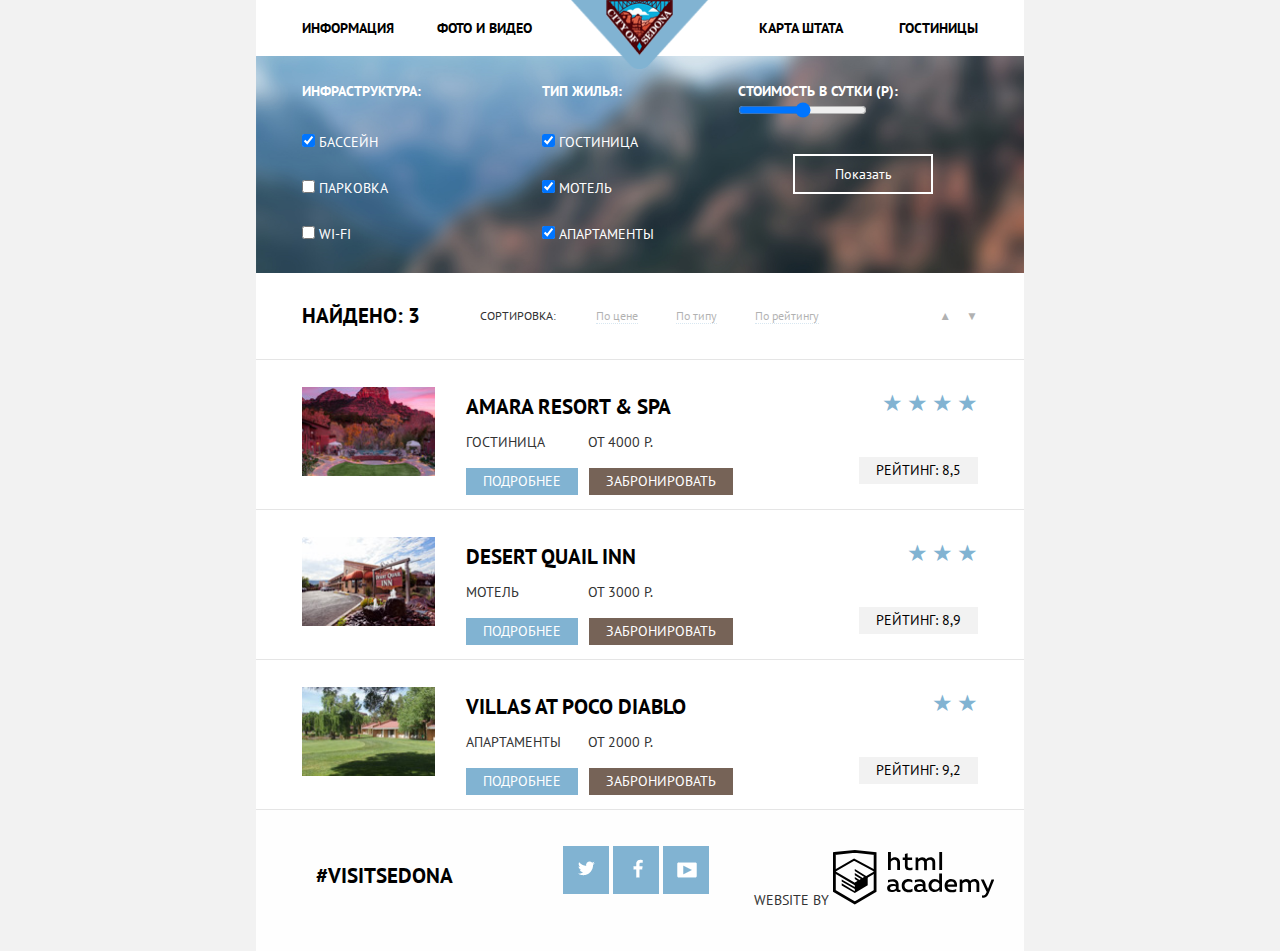
==== commit 758d45be: "Декоративные элементы" ====
--- a/hotels.html
+++ b/hotels.html
@@ -3,6 +3,7 @@
 <head>
     <meta charset="utf-8">
     <title>Поиск отелей — Седона</title>
+    <link href="https://fonts.googleapis.com/css?family=PT+Sans:400,700&amp;subset=cyrillic" rel="stylesheet">
     <link rel="stylesheet" type="text/css" href="css/normalize.css">
     <link rel="stylesheet" href="css/style.css">
 </head>
@@ -12,7 +13,7 @@
             <ul class="clearfix">
                 <li><a href="#">Информация</a></li>
                 <li><a href="#">Фото и видео</a></li>
-                <li><a>Гостиницы</a></li>
+                <li><a class="active">Гостиницы</a></li>
                 <li><a href="#">Карта штата</a></li>
             </ul>
             <a href="index.html" class="main-logo">
@@ -59,7 +60,7 @@
                     <output id="hotels-form-output"></output>
                     <input type="range" min="0" max="3000" step="500">
                 </fieldset>
-                <button type="submit" class="btn block-right">Показать</button>
+                <button type="submit" class="btn transparent-btn block-right">Показать</button>
             </div>
         </form>
 
@@ -69,9 +70,9 @@
             <ul class="sorting block-right">
                 <li><span>Сортировка:</span></li>
                 <li>
-                    <button class="button-sorting">По цене</button>
-                    <button class="button-sorting">По типу</button>
-                    <button class="button-sorting">По рейтингу</button>
+                    <button class="button-sorting sort-property">По цене</button>
+                    <button class="button-sorting sort-property">По типу</button>
+                    <button class="button-sorting sort-property">По рейтингу</button>
                 </li>
                 <li>
                     <button class="button-sorting sort-ascending" title="По возрастанию">▲</button>
@@ -87,14 +88,14 @@
                 </td>
                 <td class="td-info clearfix">
                     <div class="info-hotel block-left">
-                        <h3>Amara Resort &amp; Spa</h3>
+                        <a href="#" class="name-hotel btn-text">Amara Resort &amp; Spa</a>
                         <div class="price-hotel">
                             <span class="property-type">Гостиница</span>
                             <span class="price">от 4000 Р.</span>
                         </div>
                         <div class="buttons">
                             <a href="#" class="info-btn btn">Подробнее</a>
-                            <a href="#" class="order-btn btn">Забронировать</a>
+                            <a href="#" class="order-btn btn brown-btn">Забронировать</a>
                         </div>
                     </div>
                     <div class="mark-hotel block-right">
@@ -114,14 +115,14 @@
                 </td>
                 <td class="td-info clearfix">
                     <div class="info-hotel block-left">
-                        <h3>Desert Quail Inn</h3>
+                        <a href="#" class="name-hotel btn-text">Desert Quail Inn</a>
                         <div class="price-hotel">
                             <span class="property-type">Мотель</span>
                             <span class="price">от 3000 Р.</span>
                         </div>
                         <div class="buttons">
                             <a href="#" class="info-btn btn">Подробнее</a>
-                            <a href="#" class="order-btn btn">Забронировать</a>
+                            <a href="#" class="order-btn btn brown-btn">Забронировать</a>
                         </div>
                     </div>
                     <div class="mark-hotel block-right">
@@ -140,14 +141,14 @@
                 </td>
                 <td class="td-info clearfix">
                     <div class="info-hotel block-left">
-                        <h3>Villas at Poco Diablo</h3>
+                        <a href="#" class="name-hotel btn-text">Villas at Poco Diablo</a>
                         <div class="price-hotel">
                             <span class="property-type">Апартаменты</span>
                             <span class="price">от 2000 Р.</span>
                         </div>
                         <div class="buttons">
                             <a href="#" class="info-btn btn">Подробнее</a>
-                            <a href="#" class="order-btn btn">Забронировать</a>
+                            <a href="#" class="order-btn btn brown-btn">Забронировать</a>
                         </div>
                     </div>
                     <div class="mark-hotel block-right">
@@ -164,16 +165,22 @@
 
     <footer class="main-footer container clearfix">
         <div class="footer-hashtag block-left">
-            <a href="#">#visitsedona</a>
+            <a href="#" class="btn-text">#visitsedona</a>
         </div>
         <div class="footer-social block-left">
-            <a class="social-btn social-btn-tw" href="#">Twitter</a>
-            <a class="social-btn social-btn-fb" href="#">Fecebook</a>
-            <a class="social-btn social-btn-inst" href="#">Youtube</a>
+            <a class="social-btn btn social-btn-tw" href="#">Twitter</a>
+            <a class="social-btn btn social-btn-fb" href="#">Fecebook</a>
+            <a class="social-btn btn social-btn-yt" href="#">Youtube</a>
         </div>
         <div class="footer-copyright block-right">
             <p>Website by
-                <a href="https://htmlacademy.ru"><img src="img/copyright.png" alt="htmlacademy" width="113" height="39"></a>
+                <a class="copyright-logo" href="https://htmlacademy.ru">
+                    <svg xmlns="http://www.w3.org/2000/svg" viewBox="0 0 161 55" width="161" height="55">
+                        <path class="frame" d="M1.4 3.5l20.4-2.1 20.3 2.1V41L21.8 53 1.4 41V3.5z" fill="none" stroke="#000" stroke-width="2.791"/>
+                        <path class="top-hat" d="M1.7 20.9L21.1 9.6 42 20.9v1.2L21.8 34 1.7 22.1v-1.2z" fill="none" stroke="#000" stroke-width="2.057"/>
+                        <path class="text" d="M21.8 32.8l2.9-1.9-2.9-1.9v-1.9l4.7 2.8L28 29l-6.2-3.7v-2.2l7.9 4.8 1.6-.9-9.5-5.9V19l12.9 7.9v8.4l-12.9 7.8-13.1-7.6v-2.2l13.1 7.9v-2.1L8.7 31.4v-1.9l13.1 7.6v-4.3zm44.9 7.1c.3 0 .6-.1.8-.2v2c-.6.2-1.2.3-1.8.3-1.1 0-2-.4-2.5-1.5-1.2 1-2.7 1.6-4.7 1.6-2.3 0-4.4-1.2-4.4-3.8 0-3.2 3-4.2 5.5-4.2 1.1 0 2.2.1 3.2.4v-.4c0-1.6-1.1-2.6-3.3-2.6-1.5 0-3.1.3-4.5 1V30c1.5-.5 3.1-.8 4.8-.8 3.5 0 5.8 1.7 5.8 5.4V39c.1.7.6.9 1.1.9M57 38.2c0 1.2 1.1 1.8 2.3 1.8 1.3 0 2.6-.5 3.6-1.5v-2.1c-.9-.2-1.8-.3-2.7-.3-1.5.1-3.2.6-3.2 2.1m18.5-9.1c1.4 0 2.7.3 3.8 1v2.5c-.9-.6-2.2-1-3.4-1-2.2 0-4.4 1.2-4.4 4.1 0 2.8 2.2 4.1 4.4 4.1 1.3 0 2.5-.3 3.6-1v2.6c-1.2.6-2.5.9-4.1.9-3.3 0-6.7-2-6.7-6.5-.1-4.7 3.5-6.7 6.8-6.7m18.1 10.8c.3 0 .6-.1.8-.2v2c-.6.2-1.2.3-1.8.3-1.1 0-2-.4-2.5-1.5-1.2 1-2.7 1.6-4.7 1.6-2.3 0-4.4-1.2-4.4-3.8 0-3.2 3-4.2 5.5-4.2 1.1 0 2.2.1 3.2.4v-.4c0-1.6-1.1-2.6-3.3-2.6-1.5 0-3.1.3-4.5 1V30c1.5-.5 3.1-.8 4.8-.8 3.5 0 5.8 1.7 5.8 5.4V39c.2.7.6.9 1.1.9M84 38.2c0 1.2 1.1 1.8 2.3 1.8 1.3 0 2.6-.5 3.6-1.5v-2.1c-.9-.2-1.8-.3-2.7-.3-1.5.1-3.2.6-3.2 2.1m25-14.5v18.1h-2.5v-2c-1 1.2-2.4 2.3-4.8 2.3-3.8 0-6.2-3-6.2-6.6s2.4-6.6 6.2-6.6c2.2 0 3.6 1 4.5 1.9v-7.3h2.8v.2zm-6.7 7.8c-2.2 0-3.9 1.7-3.9 4.1s1.6 4.1 3.9 4.1c1.7 0 3.3-1 4-2.6v-3c-.7-1.6-2.3-2.6-4-2.6m15.7-2.4c4.9 0 6.7 4 5.9 7.6h-9.4c.3 2.2 2.5 3.2 4.8 3.2 1.4 0 2.7-.3 3.9-.9v2.4c-1.1.5-2.7.9-4.5.9-3.8 0-7.1-2.2-7.1-6.6.1-4.6 3.5-6.6 6.4-6.6m.2 2.3c-1.9 0-3.5 1.1-3.7 3.2h6.9c.1-1.1-.5-3.2-3.2-3.2m8.5 10.5V29.4h2.5V31c.7-.8 2.1-1.9 4.1-1.9 1.9 0 3.2.8 3.9 2 1.1-1.1 2.5-2 4.4-2 3.3 0 4.7 2.4 4.7 5v7.8h-2.8v-7.7c0-1.6-1-2.6-2.5-2.6-1.4 0-2.4.9-3.1 1.7 0 .3.1.6.1.9V42h-2.8v-7.7c0-1.6-1-2.6-2.5-2.6s-2.6 1.1-3.3 1.9V42l-2.7-.1zm31.8-12.5h2.9l-5.8 14.1c-1.3 3.2-3.1 4.3-5 4.3-.6 0-1.1-.1-1.6-.2v-2.4c.4.1.8.2 1.3.2 1.3 0 2.4-1 3.1-2.9l.3-.6-5.9-12.5h3l4.2 9.4 3.5-9.4zM57.9 1.9V9c1.1-1.1 2.5-1.7 4-1.7 3.1 0 5.1 2.1 5.1 5.1v7.7h-2.8v-7.3c0-2-1.2-3-2.9-3-1.6 0-2.8 1.1-3.5 2.1v8.2H55V1.9h2.9zm16.7 1.3v4.4h4.5V10h-4.5v5.7c0 1.6.8 2.2 2.4 2.2.9 0 1.7-.2 2.5-.5v2.4c-1.1.4-2.2.6-3.3.5-2.4 0-4.3-1.2-4.3-4.1V10h-2.2V7.6h2.2V3.9l2.7-.7zm8 16.9V7.6h2.5v1.6c.7-.7 2.1-1.9 4.1-1.9 1.9 0 3.2.8 3.9 2 1.1-1.1 2.5-2 4.4-2 3.3 0 4.7 2.4 4.7 5v7.8h-2.8v-7.7c0-1.6-1-2.6-2.5-2.6-1.4 0-2.4.9-3.1 1.7 0 .3.1.6.1.9v7.8h-2.8v-7.7c0-1.6-1-2.6-2.5-2.6S86 11 85.3 11.8v8.4l-2.7-.1zm23.7-18.2h2.8V20h-2.8V1.9z" fill="#000"/>
+                    </svg>
+                </a>
             </p>
         </div>
     </footer>
--- a/css/style.css
+++ b/css/style.css
@@ -32,9 +32,14 @@
     height: auto;
 }
 
+button {
+    font-family: inherit;
+}
+
 main {
     flex-grow: 1;
     background-color: #fff;
+    position: relative;
 }
 
 .block-left {
@@ -65,10 +70,58 @@
     text-align: center;
 }
 
+.btn {
+    background-color: #81b3d2;
+    border: 0;
+    font-size: 21px;
+    color: #fff;
+}
+
+.btn:hover {
+    background-color: #669ec0;
+}
+
+.btn:active {
+    background-color: #5496bd;
+    color: rgba(255, 255, 255, 0.3);
+}
+
+.btn-text:hover {
+    color: #81b3d2;
+}
+
+.btn-text:active {
+    opacity: 0.3;
+    color: #000;
+}
+
+.brown-btn:hover {
+    background-color: #604e43;
+}
+
+.brown-btn:active {
+    background-color: #503e33;
+}
+
+.transparent-btn {
+    border: 2px solid #fff;
+    background-color: rgba(255, 255, 255, 0);
+    font-size: 14px;
+}
+
+.transparent-btn:hover {
+    background-color: #fff;
+    color: #000;
+}
+
+.active {
+    color: #766357;
+}
+
 /*header*/
 
 .main-header{
-        background-color: #fff;
+    background-color: #fff;
 }
 
 .main-navigation {
@@ -95,8 +148,18 @@
 .main-navigation a {
     text-align: center;
     text-decoration: none;
-    line-height: 56px;
-    font-weight: bold;
+    line-height: 4;
+    font-weight: bold;
+    color: #000;
+}
+
+.main-navigation a:hover {
+    color: #81b3d2;
+}
+
+.main-navigation a:active {
+    color: #000;
+    opacity: 0.3;
 }
 
 .main-logo {
@@ -104,23 +167,47 @@
     top: 0;
     left: 50%;
     transform: translate(-50%, 0);
+    z-index: 10;
   }
 
 /*index*/
 
 .promo {
     min-height: 512px;
+    background:
+        url("../img/background-index-2.png") no-repeat center bottom,
+        url("../img/background-index.jpg") no-repeat center 20%;
+    background-size: contain, auto;
+    position: relative;
+    padding-top: 75px;
+}
+
+.promo-logo {
+    display: block;
+    width: 458px;
+    height: 352px;
+    margin-left: auto;
+    margin-right: auto;
+    text-indent: -3000px;
+    overflow: hidden;
+    background: url("../img/index-logo.png") no-repeat;
 }
 
 .slogan {
     text-align: center;
     width: 470px;
     margin: 60px auto 30px;
+    color: #000;
 }
 
 .slogan-features {
     text-align: center;
     margin-bottom: 50px;
+}
+
+.slogan-features span {
+    color: #333;
+    line-height: 1.857;
 }
 
 .feature {
@@ -154,11 +241,43 @@
     margin-bottom: 20px;
 }
 
+.number-feature:before,
+.number-feature:after {
+    content: "—";
+    display: inline;
+    padding-left: 5px;
+    padding-right: 5px;
+}
+
 .attractions li {
-    min-height: 330px;
-    padding-top: 150px;
+    min-height: 300px;
+    padding-top: 160px;
     padding-bottom: 65px;
-}
+    position: relative;
+}
+
+.attractions div {
+    content: "";
+    display: block;
+    position: absolute;
+    width: 80px;
+    height: 80px;
+    background: url("../img/sprite.png") no-repeat;
+    left: 50%;
+    top: 50px;
+    transform: translate(-50%, 0);
+}
+
+.attractions .house {
+    background-position: -19px -20px;
+}
+.attractions .food {
+    background-position: -19px -132px;
+}
+.attractions .souvenirs {
+    background-position: -14px -242px;
+}
+
 
 .attractions h3 {
     margin-top: 0;
@@ -192,6 +311,9 @@
 
 .features-3-5 h3 {
     margin: 0;
+    line-height: 1;
+    padding-left: 5px;
+    padding-right: 5px;
 }
 
 .features-3-5 p{
@@ -200,6 +322,19 @@
 
 .index-form {
     width: 570px;
+}
+
+.map {
+    position: absolute;
+    bottom: -131px;
+    left: 0;
+    z-index: -1;
+}
+
+.index-form h2 {
+    font-size: 30px;
+    line-height: 1.25;
+    color: #000;
 }
 
 .index-form .slogan-form {
@@ -235,7 +370,8 @@
 .card-form {
     min-height: 390px;
     padding: 55px;
-    margin-bottom: 80px;
+    margin-bottom: 57px;
+    position: relative;
 }
 
 .form-people {
@@ -256,19 +392,68 @@
 
 .form-date input{
     width: 345px;
+    font-weight: bold;
+    color: #000;
 }
 
 .form-date label{
     padding-top: 10px;
-    width: calc(100%-345px;)
+    width: calc(100%-345px);
+    font-weight: bold;
+    color: #000;
+}
+
+.icon-calendar {
+    position: absolute;
+    width: 40px;
+    height: 40px;
+    background: url("../img/sprite.png") no-repeat;
+    background-position: -10px -518px;
+    left: 420px;
 }
 
 .card-form input {
     height: 40px;
+    border: none;
+    background-color: #f2f2f2;
+    border: 2px solid #f2f2f2;
+    padding-left: 15px;
+}
+
+.input {
+    font-size: 0;
+}
+
+.input label {
+    margin-right: 43px;
+    color: #000;
+}
+
+.input label {
+    font-weight: bold;
+    color: #000;
 }
 
 .card-form input[type="number"] {
     width: 40px;
+    font-size: 14px;
+    font-weight: bold;
+    text-align: center;
+}
+
+.icon-minus,
+.icon-plus {
+    font-style: normal;
+    background-color: #f2f2f2;
+    display: inline-block;
+    width: 40px;
+    height: 40px;
+    vertical-align: middle;
+    font-size: 22px;
+    line-height: 1;
+    color: #a9a9a9;
+    line-height: 40px;
+    border: 2px solid #f2f2f2;
 }
 
 .card-form button {
@@ -278,6 +463,30 @@
     margin: 0;
 }
 
+.card-form input:hover,
+.card-form .icon-minus:hover,
+.card-form .icon-plus:hover {
+    background-color: #ebebeb;
+    border-color: #ebebeb;
+}
+
+.card-form input:active,
+.card-form .icon-minus:active,
+.card-form .icon-plus:active {
+    background-color: #fff;
+    border-color: #e5e5e5;
+}
+
+.card-form .icon-minus:hover,
+.card-form .icon-plus:hover {
+    color: #000;
+}
+
+.card-form .icon-minus:active,
+.card-form .icon-plus:active {
+    color: #81b3d2;
+}
+
 /*hotels*/
 
 .container-hotels {
@@ -289,6 +498,13 @@
     padding-top: 25px;
     padding-bottom: 30px;
     max-height: 217px;
+    background: url("../img/background-filter.jpg") no-repeat center top;
+    background-size: cover;
+    color: #fff;
+}
+
+.hotels-form legend {
+    font-weight: bold;
 }
 
 .hotels-form fieldset {
@@ -327,9 +543,22 @@
     padding-bottom: 30px;
 }
 
+.result-sorting button {
+    border: none;
+    background-color: rgba(255, 255, 255, 0);
+}
+
 .sorting {
     padding: 0;
+    padding-top: 4px;
     font-size: 0;
+}
+
+.result-forms {
+    font-weight: bold;
+    font-size: 21px;
+    line-height: 1.238;
+    color: #000;
 }
 
 .sorting li {
@@ -356,6 +585,23 @@
 
 .button-sorting:last-child {
     margin-right: 0;
+}
+
+.result-sorting .sort-property {
+    border-bottom: 1px dotted #81b3d2;
+    color: #000;
+    opacity: 0.3;
+}
+
+.result-sorting .sort-property:hover {
+    color: #81b3d2;
+    opacity: 1;
+}
+
+.result-sorting .sort-property:active {
+    border: none;
+    color: #000;
+    opacity: 1;
 }
 
 .sort-ascending {
@@ -365,6 +611,23 @@
 .search-results {
     width: 100%;
     border-collapse: collapse;
+}
+
+.sort-ascending,
+.sort-descending {
+    opacity: 0.3;
+    color: #000;
+}
+
+.sort-ascending:hover,
+.sort-descending:hover {
+    opacity: 1;
+}
+
+.sort-ascending:active,
+.sort-descending:active {
+    opacity: 1;
+    color: #81b3d2;
 }
 
 .search-results tr {
@@ -387,9 +650,18 @@
     vertical-align: top;
 }
 
-.td-info h3 {
+.td-info .name-hotel {
+    display: inline-block;
     margin: 0;
     margin-top: 30px;
+    text-decoration: none;
+    font-weight: bold;
+    color: #000;
+    font-size: 21px;
+}
+
+.td-info .name-hotel:hover {
+    color: #81b3d2;
 }
 
 .price-hotel {
@@ -399,11 +671,25 @@
 
 .property-type {
     display: inline-block;
-    width: 120px;
+    width: 118px;
 }
 
 .info-btn {
     margin-right: 7px;
+}
+
+.info-btn,
+.order-btn {
+    display: inline-block;
+    text-decoration: none;
+    padding-left: 17px;
+    padding-right: 17px;
+    font-size: 14px;
+    line-height: 1.929;
+    height: 27px;
+}
+.order-btn {
+    background-color: #766357;
 }
 
 .stars {
@@ -415,10 +701,16 @@
 .star {
     font-style: normal;
     color: #81b3d2;
+    font-size: 23px;
+    line-height: 23px;
 }
 
 .rating {
     display: block;
+    background-color: #f2f2f2;
+    padding-left: 17px;
+    padding-right: 17px;
+    line-height: 27px;
 }
 
 /*footer*/
@@ -434,6 +726,13 @@
     margin-top: 50px;
     margin-bottom: 50px;
     min-height: 25px;
+    font-size: 21px;
+}
+
+.footer-hashtag a {
+    color: #000;
+    font-weight: bold;
+    text-decoration: none;
 }
 
 .footer-social {
@@ -443,6 +742,34 @@
     min-height: 48px;
 }
 
+.social-btn {
+    display: inline-block;
+    width: 46px;
+    height: 48px;
+    background:
+        url("../img/sprite.png") no-repeat,
+        #81b3d2;
+    opacity: 0, 1;
+    text-indent: -3000px;
+    overflow: hidden;
+}
+
+.social-btn:active {
+    background:
+}
+
+.social-btn-tw {
+    background-position: -5px -343px;;
+}
+
+.social-btn-fb {
+    background-position: 0 -400px;
+}
+
+.social-btn-yt {
+    background-position: -6px -456px;
+}
+
 .footer-copyright {
     margin-top: 40px;
     margin-bottom: 40px;
@@ -453,6 +780,20 @@
     margin: 0;
 }
 
-.footer-copyright img{
-    vertical-align: middle;
-}
+.copyright-logo:hover .text {
+  fill: #81b3d2;
+}
+
+.copyright-logo:hover .frame,
+.copyright-logo:hover .top-hat {
+  stroke: #81b3d2;
+}
+
+.copyright-logo:active .text {
+  fill: #bdbbbc;
+}
+
+.copyright-logo:active .frame,
+.copyright-logo:active .top-hat {
+  stroke: #bdbbbc;
+}
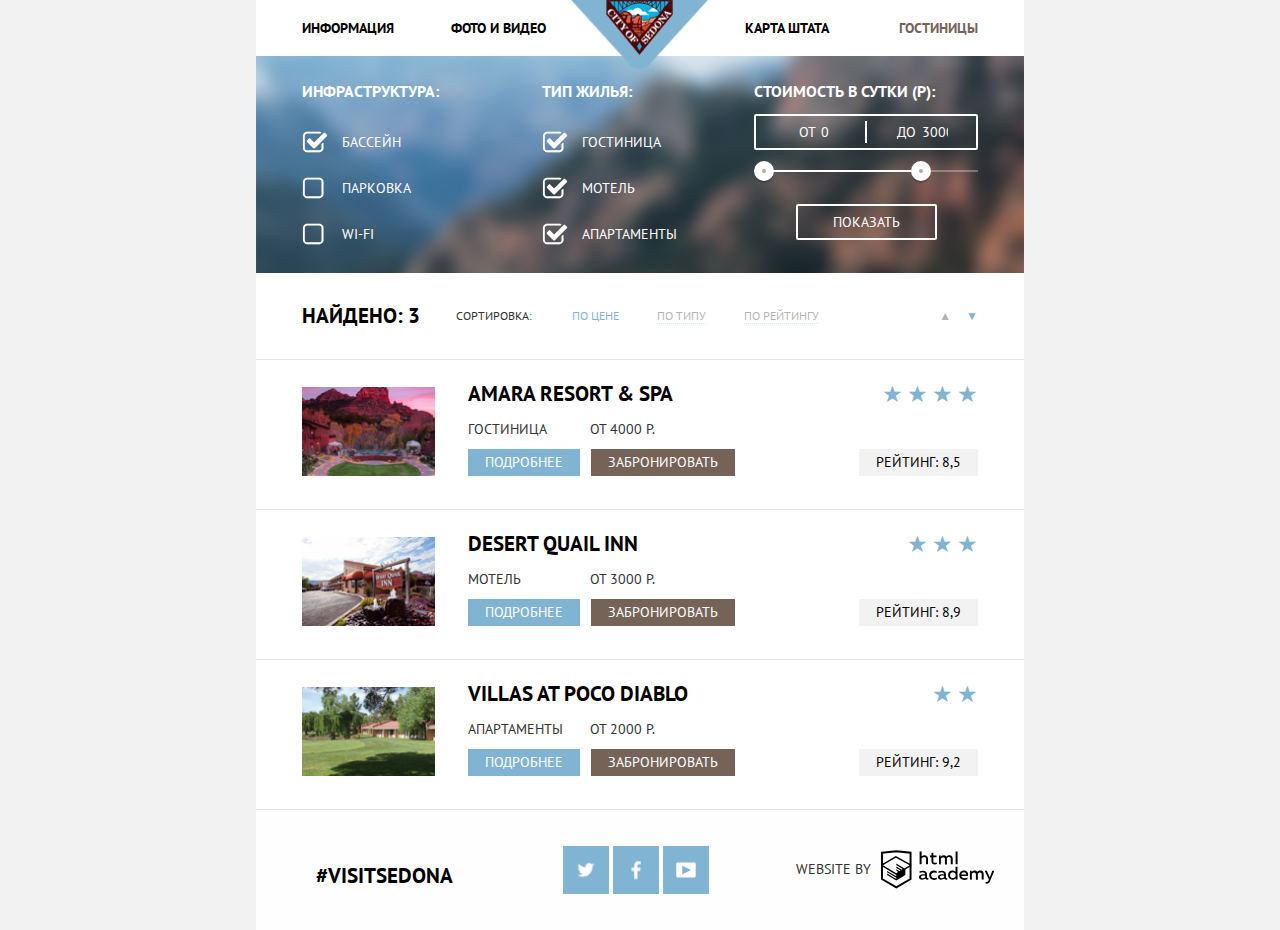
==== commit be63e151: "Декоративные элементы" ====
--- a/hotels.html
+++ b/hotels.html
@@ -26,41 +26,48 @@
         <form class="hotels-form container-hotels clearfix" action="search-results.php" method="get" name="hotels-form">
             <fieldset class="form-hotels-checkbox form-infrastructure block-left">
                 <legend>Инфраструктура:</legend>
-                <div>
-                    <input type="checkbox" name="pool" id="pool" checked>
+                <div class="checkbox-wrap">
+                    <input type="checkbox" name="pool" id="pool" checked class="input-hotels-form">
                     <label for="pool">Бассейн</label>
                 </div>
-                <div>
-                    <input type="checkbox" name="parking" id="parking">
+                <div class="checkbox-wrap">
+                    <input type="checkbox" name="parking" id="parking" class="input-hotels-form">
                     <label for="parking">Парковка</label>
                 </div>
-                <div>
-                    <input type="checkbox" name="wi-fi" id="wi-fi">
+                <div class="checkbox-wrap">
+                    <input type="checkbox" name="wi-fi" id="wi-fi" class="input-hotels-form">
                     <label for="wi-fi">wi-fi</label>
                 </div>
             </fieldset>
             <fieldset class="form-hotels-checkbox form-type-house block-left">
                 <legend>Тип жилья:</legend>
-                <div>
-                    <input type="checkbox" name="hotel" id="hotel" checked>
+                <div class="checkbox-wrap">
+                    <input type="checkbox" name="hotel" id="hotel" checked class="input-hotels-form">
                     <label for="hotel">Гостиница</label>
                 </div>
-                <div>
-                    <input type="checkbox" name="motel" id="motel" checked>
+                <div class="checkbox-wrap">
+                    <input type="checkbox" name="motel" id="motel" checked class="input-hotels-form">
                     <label for="motel">Мотель</label>
                 </div>
-                <div>
-                    <input type="checkbox" name="apartments" id="apartments" checked>
+                <div class="checkbox-wrap">
+                    <input type="checkbox" name="apartments" id="apartments" checked class="input-hotels-form">
                     <label for="apartments">Апартаменты</label>
                 </div>
             </fieldset>
-            <div class="block-right">
-                <fieldset class="form-range">
-                    <legend>Стоимость в сутки (Р):</legend>
-                    <output id="hotels-form-output"></output>
-                    <input type="range" min="0" max="3000" step="500">
-                </fieldset>
-                <button type="submit" class="btn transparent-btn block-right">Показать</button>
+            <div class="block-right filter-range">
+                <div class="filter-range-title">Стоимость в сутки (р):</div>
+                <div class="price-controls clearfix">
+                    <label class="min-price block-left">от <input type="text" name="min-price" value="0"></label>
+                    <label class="max-price block-right">до <input type="text" name="max-price" value="3000"></label>
+                </div>
+                <div class="range-controls">
+                    <div class="scale">
+                        <div class="bar"></div>
+                    </div>
+                    <div class="range-toggle range-toggle-min"></div>
+                    <div class="range-toggle range-toggle-max"></div>
+                </div>
+                <button class="btn-transparent" type="submit">Показать</button>
             </div>
         </form>
 
@@ -70,7 +77,7 @@
             <ul class="sorting block-right">
                 <li><span>Сортировка:</span></li>
                 <li>
-                    <button class="button-sorting sort-property">По цене</button>
+                    <button class="button-sorting sort-property active">По цене</button>
                     <button class="button-sorting sort-property">По типу</button>
                     <button class="button-sorting sort-property">По рейтингу</button>
                 </li>
@@ -168,14 +175,15 @@
             <a href="#" class="btn-text">#visitsedona</a>
         </div>
         <div class="footer-social block-left">
-            <a class="social-btn btn social-btn-tw" href="#">Twitter</a>
-            <a class="social-btn btn social-btn-fb" href="#">Fecebook</a>
-            <a class="social-btn btn social-btn-yt" href="#">Youtube</a>
+            <a class="social-btn btn" href="#">Twitter<i class="social-icon social-icon-tw"></i></a>
+            <a class="social-btn btn" href="#">Fecebook<i class="social-icon social-icon-fb"></i></a>
+            <a class="social-btn btn" href="#">Youtube<i class="social-icon social-icon-yt"></i></a>
         </div>
         <div class="footer-copyright block-right">
-            <p>Website by
+            <p>
+                <span>Website by</span>
                 <a class="copyright-logo" href="https://htmlacademy.ru">
-                    <svg xmlns="http://www.w3.org/2000/svg" viewBox="0 0 161 55" width="161" height="55">
+                    <svg xmlns="http://www.w3.org/2000/svg" viewbox="0 0 161 55" width="113" height="39">
                         <path class="frame" d="M1.4 3.5l20.4-2.1 20.3 2.1V41L21.8 53 1.4 41V3.5z" fill="none" stroke="#000" stroke-width="2.791"/>
                         <path class="top-hat" d="M1.7 20.9L21.1 9.6 42 20.9v1.2L21.8 34 1.7 22.1v-1.2z" fill="none" stroke="#000" stroke-width="2.057"/>
                         <path class="text" d="M21.8 32.8l2.9-1.9-2.9-1.9v-1.9l4.7 2.8L28 29l-6.2-3.7v-2.2l7.9 4.8 1.6-.9-9.5-5.9V19l12.9 7.9v8.4l-12.9 7.8-13.1-7.6v-2.2l13.1 7.9v-2.1L8.7 31.4v-1.9l13.1 7.6v-4.3zm44.9 7.1c.3 0 .6-.1.8-.2v2c-.6.2-1.2.3-1.8.3-1.1 0-2-.4-2.5-1.5-1.2 1-2.7 1.6-4.7 1.6-2.3 0-4.4-1.2-4.4-3.8 0-3.2 3-4.2 5.5-4.2 1.1 0 2.2.1 3.2.4v-.4c0-1.6-1.1-2.6-3.3-2.6-1.5 0-3.1.3-4.5 1V30c1.5-.5 3.1-.8 4.8-.8 3.5 0 5.8 1.7 5.8 5.4V39c.1.7.6.9 1.1.9M57 38.2c0 1.2 1.1 1.8 2.3 1.8 1.3 0 2.6-.5 3.6-1.5v-2.1c-.9-.2-1.8-.3-2.7-.3-1.5.1-3.2.6-3.2 2.1m18.5-9.1c1.4 0 2.7.3 3.8 1v2.5c-.9-.6-2.2-1-3.4-1-2.2 0-4.4 1.2-4.4 4.1 0 2.8 2.2 4.1 4.4 4.1 1.3 0 2.5-.3 3.6-1v2.6c-1.2.6-2.5.9-4.1.9-3.3 0-6.7-2-6.7-6.5-.1-4.7 3.5-6.7 6.8-6.7m18.1 10.8c.3 0 .6-.1.8-.2v2c-.6.2-1.2.3-1.8.3-1.1 0-2-.4-2.5-1.5-1.2 1-2.7 1.6-4.7 1.6-2.3 0-4.4-1.2-4.4-3.8 0-3.2 3-4.2 5.5-4.2 1.1 0 2.2.1 3.2.4v-.4c0-1.6-1.1-2.6-3.3-2.6-1.5 0-3.1.3-4.5 1V30c1.5-.5 3.1-.8 4.8-.8 3.5 0 5.8 1.7 5.8 5.4V39c.2.7.6.9 1.1.9M84 38.2c0 1.2 1.1 1.8 2.3 1.8 1.3 0 2.6-.5 3.6-1.5v-2.1c-.9-.2-1.8-.3-2.7-.3-1.5.1-3.2.6-3.2 2.1m25-14.5v18.1h-2.5v-2c-1 1.2-2.4 2.3-4.8 2.3-3.8 0-6.2-3-6.2-6.6s2.4-6.6 6.2-6.6c2.2 0 3.6 1 4.5 1.9v-7.3h2.8v.2zm-6.7 7.8c-2.2 0-3.9 1.7-3.9 4.1s1.6 4.1 3.9 4.1c1.7 0 3.3-1 4-2.6v-3c-.7-1.6-2.3-2.6-4-2.6m15.7-2.4c4.9 0 6.7 4 5.9 7.6h-9.4c.3 2.2 2.5 3.2 4.8 3.2 1.4 0 2.7-.3 3.9-.9v2.4c-1.1.5-2.7.9-4.5.9-3.8 0-7.1-2.2-7.1-6.6.1-4.6 3.5-6.6 6.4-6.6m.2 2.3c-1.9 0-3.5 1.1-3.7 3.2h6.9c.1-1.1-.5-3.2-3.2-3.2m8.5 10.5V29.4h2.5V31c.7-.8 2.1-1.9 4.1-1.9 1.9 0 3.2.8 3.9 2 1.1-1.1 2.5-2 4.4-2 3.3 0 4.7 2.4 4.7 5v7.8h-2.8v-7.7c0-1.6-1-2.6-2.5-2.6-1.4 0-2.4.9-3.1 1.7 0 .3.1.6.1.9V42h-2.8v-7.7c0-1.6-1-2.6-2.5-2.6s-2.6 1.1-3.3 1.9V42l-2.7-.1zm31.8-12.5h2.9l-5.8 14.1c-1.3 3.2-3.1 4.3-5 4.3-.6 0-1.1-.1-1.6-.2v-2.4c.4.1.8.2 1.3.2 1.3 0 2.4-1 3.1-2.9l.3-.6-5.9-12.5h3l4.2 9.4 3.5-9.4zM57.9 1.9V9c1.1-1.1 2.5-1.7 4-1.7 3.1 0 5.1 2.1 5.1 5.1v7.7h-2.8v-7.3c0-2-1.2-3-2.9-3-1.6 0-2.8 1.1-3.5 2.1v8.2H55V1.9h2.9zm16.7 1.3v4.4h4.5V10h-4.5v5.7c0 1.6.8 2.2 2.4 2.2.9 0 1.7-.2 2.5-.5v2.4c-1.1.4-2.2.6-3.3.5-2.4 0-4.3-1.2-4.3-4.1V10h-2.2V7.6h2.2V3.9l2.7-.7zm8 16.9V7.6h2.5v1.6c.7-.7 2.1-1.9 4.1-1.9 1.9 0 3.2.8 3.9 2 1.1-1.1 2.5-2 4.4-2 3.3 0 4.7 2.4 4.7 5v7.8h-2.8v-7.7c0-1.6-1-2.6-2.5-2.6-1.4 0-2.4.9-3.1 1.7 0 .3.1.6.1.9v7.8h-2.8v-7.7c0-1.6-1-2.6-2.5-2.6S86 11 85.3 11.8v8.4l-2.7-.1zm23.7-18.2h2.8V20h-2.8V1.9z" fill="#000"/>
--- a/css/style.css
+++ b/css/style.css
@@ -75,6 +75,7 @@
     border: 0;
     font-size: 21px;
     color: #fff;
+    outline: none;
 }
 
 .btn:hover {
@@ -88,6 +89,7 @@
 
 .btn-text:hover {
     color: #81b3d2;
+    outline: none;
 }
 
 .btn-text:active {
@@ -107,6 +109,7 @@
     border: 2px solid #fff;
     background-color: rgba(255, 255, 255, 0);
     font-size: 14px;
+    outline: none;
 }
 
 .transparent-btn:hover {
@@ -114,8 +117,9 @@
     color: #000;
 }
 
-.active {
-    color: #766357;
+.line-break::before {
+content:"\a";
+white-space: pre;
 }
 
 /*header*/
@@ -136,7 +140,7 @@
 
 .main-navigation li {
     float: left;
-    width: 20%;
+    width: 22%;
     font-size: 14px;
 }
 
@@ -151,6 +155,7 @@
     line-height: 4;
     font-weight: bold;
     color: #000;
+    outline: none;
 }
 
 .main-navigation a:hover {
@@ -159,7 +164,13 @@
 
 .main-navigation a:active {
     color: #000;
-    opacity: 0.3;
+}
+
+.main-navigation .active,
+.main-navigation .active:hover,
+.main-navigation .active:active {
+    color: #766357;
+    outline: none;
 }
 
 .main-logo {
@@ -169,6 +180,14 @@
     transform: translate(-50%, 0);
     z-index: 10;
   }
+
+.main-logo img:active{
+    opacity: 0.3;
+}
+
+.main-logo .active:active{
+    opacity: 1;
+}
 
 /*index*/
 
@@ -234,6 +253,9 @@
 .info-feature h3 {
     margin: 0;
     color: #fff;
+    padding-left: 22.5px;
+    padding-right: 22.5px;
+    line-height: 1;
 }
 
 .number-feature {
@@ -252,7 +274,7 @@
 .attractions li {
     min-height: 300px;
     padding-top: 160px;
-    padding-bottom: 65px;
+    padding-bottom: 60px;
     position: relative;
 }
 
@@ -304,9 +326,9 @@
 
 .features-3-5 {
     background-color: #eee;
-    min-height: 260px;
+    min-height: 250px;
     padding-top: 45px;
-    padding-bottom: 40px;
+    padding-bottom: 30px;
 }
 
 .features-3-5 h3 {
@@ -326,8 +348,9 @@
 
 .map {
     position: absolute;
-    bottom: -131px;
+    top: 0;
     left: 0;
+    right: 0;
     z-index: -1;
 }
 
@@ -342,10 +365,16 @@
     margin-bottom: 25px;
 }
 
-.index-form span {
+.index-form .tip-form {
     width: 450px;
     display: inline-block;
     vertical-align: middle;
+}
+
+.bottom-wrap {
+  position: relative;
+  min-height: 475px;
+  text-align: center;
 }
 
 .card {
@@ -370,8 +399,13 @@
 .card-form {
     min-height: 390px;
     padding: 55px;
-    margin-bottom: 57px;
+    margin-bottom: 80px;
     position: relative;
+    box-shadow: 0 7px 15px rgba(0, 1, 1, 0.15);
+    width: 570px;
+    margin-left: auto;
+    margin-right: auto;
+    background-color: #fff;
 }
 
 .form-people {
@@ -394,13 +428,15 @@
     width: 345px;
     font-weight: bold;
     color: #000;
+    text-transform: uppercase;
 }
 
 .form-date label{
     padding-top: 10px;
-    width: calc(100%-345px);
+    width: calc(100% - 345px);
     font-weight: bold;
     color: #000;
+    text-align: left;
 }
 
 .icon-calendar {
@@ -410,6 +446,15 @@
     background: url("../img/sprite.png") no-repeat;
     background-position: -10px -518px;
     left: 420px;
+    outline: none;
+}
+
+.icon-calendar:hover {
+    background-position: -23px -870px;
+}
+
+.icon-calendar:active {
+    background-position: -18px -773px;
 }
 
 .card-form input {
@@ -418,6 +463,7 @@
     background-color: #f2f2f2;
     border: 2px solid #f2f2f2;
     padding-left: 15px;
+    outline: none;
 }
 
 .input {
@@ -427,18 +473,30 @@
 .input label {
     margin-right: 43px;
     color: #000;
-}
-
-.input label {
     font-weight: bold;
-    color: #000;
+}
+
+.input .children-form {
+    margin-right: 20px;
+    margin-left: 47px;
 }
 
 .card-form input[type="number"] {
     width: 40px;
     font-size: 14px;
     font-weight: bold;
-    text-align: center;
+    margin-left: auto;
+    margin-right: auto;
+}
+
+input[type=number]::-webkit-inner-spin-button,
+input[type=number]::-webkit-outer-spin-button {
+    -webkit-appearance: none;
+    margin: 0;
+}
+
+input[type='number'] {
+    -moz-appearance: textfield;
 }
 
 .icon-minus,
@@ -450,10 +508,10 @@
     height: 40px;
     vertical-align: middle;
     font-size: 22px;
-    line-height: 1;
     color: #a9a9a9;
     line-height: 40px;
     border: 2px solid #f2f2f2;
+    outline: none;
 }
 
 .card-form button {
@@ -461,6 +519,7 @@
     height: 60px;
     padding: 0;
     margin: 0;
+    text-transform: uppercase;
 }
 
 .card-form input:hover,
@@ -470,9 +529,9 @@
     border-color: #ebebeb;
 }
 
-.card-form input:active,
-.card-form .icon-minus:active,
-.card-form .icon-plus:active {
+.card-form input:focus,
+.card-form .icon-minus:focus,
+.card-form .icon-plus:focus {
     background-color: #fff;
     border-color: #e5e5e5;
 }
@@ -482,8 +541,8 @@
     color: #000;
 }
 
-.card-form .icon-minus:active,
-.card-form .icon-plus:active {
+.card-form .icon-minus:focus,
+.card-form .icon-plus:focus {
     color: #81b3d2;
 }
 
@@ -518,24 +577,177 @@
     margin-right: 80px;
 }
 
-.form-hotels-checkbox label,
-.form-hotels-checkbox input {
-    display: inline-block;
-}
-
-.form-hotels-checkbox div {
+.form-hotels-checkbox label {
+    display: inline-block;
+    margin-left: 40px;
+    font-weight: 400;
+
+}
+
+.input-hotels-form {
+    display: none;
+}
+
+.form-hotels-checkbox .checkbox-wrap {
     margin-bottom: 25px;
+    position: relative;
 }
 
 .form-hotels-checkbox legend {
     margin-bottom: 30px;
-}
-
-.hotels-form .btn {
-    margin-right: 45px;
-    margin-top: 30px;
-    height: 40px;
-    width: 140px;
+    font-size: 16px;
+    line-height: 21px;
+}
+
+.input-hotels-form + label::before {
+    content: "";
+    display: block;
+    position: absolute;
+    width: 26px;
+    height: 22px;
+    left: 0;
+    bottom: 0;
+    background: url("../img/sprite.png") no-repeat;
+    background-position: -20px -590px;
+}
+
+.input-hotels-form:checked + label::before {
+    background-position: -20px -652px;
+}
+
+.filter-range {
+  width: 224px;
+
+  color: #ffffff;
+  text-transform: uppercase;
+}
+
+.filter-range-title {
+  margin-bottom: 12px;
+
+  font-weight: 600;
+  font-size: 16px;
+  line-height: 21px;
+}
+
+.price-controls {
+  position: relative;
+
+  height: 36px;
+  margin-bottom: 20px;
+  font-size: 0;
+  border: 2px solid #ffffff;
+  border-radius: 2px;
+}
+
+.price-controls::after {
+  content: "";
+  position: absolute;
+  top: 50%;
+  left: 50%;
+
+  width: 2px;
+  height: 22px;
+
+  background: #ffffff;
+  transform: translate(-50%, -50%);
+}
+
+.price-controls label {
+  display: inline-block;
+  font-size: 14px;
+  line-height: 30px;
+  vertical-align: top;
+  cursor: pointer;
+}
+
+.price-controls .min-price,
+.price-controls .max-price {
+  width: 105px;
+  text-align: center;
+}
+
+.price-controls .min-price {
+    padding-left: 30px;
+}
+
+.price-controls input {
+  width: 30px;
+  margin: 0;
+
+  color: inherit;
+  font: inherit;
+
+  background: none;
+  border: none;
+}
+
+.range-controls {
+  position: relative;
+
+  margin-bottom: 32px;
+}
+
+.range-controls .scale {
+  height: 2px;
+
+  background: rgba(255, 255, 255, 0.3);
+}
+
+.range-controls .bar {
+  width: 70%;
+  height: 2px;
+
+  background: #ffffff;
+}
+
+.range-toggle {
+  position: absolute;
+  top: -9px;
+
+  width: 20px;
+  height: 20px;
+
+  background: #ababab;
+  border: 8px solid #ffffff;
+  border-radius: 50%;
+  box-shadow: 0 2px 1px 0 rgba(0, 1, 1, 0.2);
+  cursor: pointer;
+}
+
+.range-toggle:hover {
+  background: #1c4f80;
+}
+
+.range-toggle-min {
+  left: 0;
+}
+
+.range-toggle-max {
+  left: 70%;
+}
+
+.btn-transparent {
+  display: block;
+  margin: 0 auto;
+  padding: 6px 35px;
+
+  font-size: 14px;
+  line-height: 20px;
+  color: #ffffff;
+  text-transform: uppercase;
+
+  background: transparent;
+  border: 2px solid #ffffff;
+  border-radius: 2px;
+  cursor: pointer;
+  outline: none;
+}
+
+.btn-transparent:hover {
+  color: #000000;
+
+  background: #ffffff;
 }
 
 .result-sorting {
@@ -555,7 +767,7 @@
 }
 
 .result-forms {
-    font-weight: bold;
+    font-weight: 700;
     font-size: 21px;
     line-height: 1.238;
     color: #000;
@@ -564,7 +776,8 @@
 .sorting li {
     display: inline-block;
     vertical-align: middle;
-    font-size: 12px
+    font-size: 12px;
+    font-weight: 400;
 }
 
 .sorting li:first-child {
@@ -577,10 +790,9 @@
 
 .button-sorting {
     padding: 0;
-}
-
-.button-sorting {
+    text-transform: uppercase;
     margin-right: 35px;
+    font-weight: 400;
 }
 
 .button-sorting:last-child {
@@ -591,6 +803,16 @@
     border-bottom: 1px dotted #81b3d2;
     color: #000;
     opacity: 0.3;
+    outline: none;
+}
+
+.result-sorting .active,
+.result-sorting .active:hover,
+.result-sorting .active:active {
+    border-bottom: none;
+    color: #81b3d2;
+    opacity: 1;
+
 }
 
 .result-sorting .sort-property:hover {
@@ -617,6 +839,7 @@
 .sort-descending {
     opacity: 0.3;
     color: #000;
+    outline: none;
 }
 
 .sort-ascending:hover,
@@ -645,7 +868,7 @@
 }
 
 .td-info {
-    padding-left: 30px;
+    padding-left: 32px;
     padding-right: 46px;
     vertical-align: top;
 }
@@ -653,7 +876,7 @@
 .td-info .name-hotel {
     display: inline-block;
     margin: 0;
-    margin-top: 30px;
+    margin-top: 17px;
     text-decoration: none;
     font-weight: bold;
     color: #000;
@@ -664,9 +887,14 @@
     color: #81b3d2;
 }
 
+.td-info .name-hotel:active {
+    color: #000;
+    opacity: 0.3;
+}
+
 .price-hotel {
     margin-top: 10px;
-    margin-bottom: 15px;
+    margin-bottom: 9px;
 }
 
 .property-type {
@@ -693,8 +921,8 @@
 }
 
 .stars {
-    margin-top: 30px;
-    margin-bottom: 40px;
+    margin-top: 21px;
+    margin-bottom: 41px;
     text-align: right;
 }
 
@@ -724,7 +952,6 @@
 
 .footer-hashtag {
     margin-top: 50px;
-    margin-bottom: 50px;
     min-height: 25px;
     font-size: 21px;
 }
@@ -733,11 +960,11 @@
     color: #000;
     font-weight: bold;
     text-decoration: none;
+    outline: none;
 }
 
 .footer-social {
     margin-top: 36px;
-    margin-bottom: 36px;
     margin-left: 110px;
     min-height: 48px;
 }
@@ -746,38 +973,62 @@
     display: inline-block;
     width: 46px;
     height: 48px;
-    background:
-        url("../img/sprite.png") no-repeat,
-        #81b3d2;
-    opacity: 0, 1;
+    background-color: #81b3d2;
+    position: relative;
     text-indent: -3000px;
     overflow: hidden;
 }
 
-.social-btn:active {
-    background:
-}
-
-.social-btn-tw {
-    background-position: -5px -343px;;
-}
-
-.social-btn-fb {
-    background-position: 0 -400px;
-}
-
-.social-btn-yt {
-    background-position: -6px -456px;
+.social-btn:active .social-icon  {
+    opacity: 0.3;
+}
+
+.social-icon {
+    background: url("../img/sprite.png") no-repeat;
+    position: absolute;
+    top: 50%;
+    left: 50%;
+    transform: translate(-50%, -50%);
+}
+
+.social-icon-tw {
+    width: 17px;
+    height: 15px;
+    background-position: -20px -358px;
+}
+
+.social-icon-fb {
+    width: 10px;
+    height: 19px;
+    background-position: -20px -413px;
+}
+
+.social-icon-yt {
+    width: 20px;
+    height: 16px;
+    background-position: -20px -472px;
 }
 
 .footer-copyright {
     margin-top: 40px;
-    margin-bottom: 40px;
     min-height: 39px;
 }
 
 .footer-copyright p {
-    margin: 0;
+    font-size: 0;
+}
+
+.footer-copyright span {
+    font-size: 14px;
+    display: inline-block;
+    vertical-align: middle;
+    margin-right: 10px;
+}
+
+.copyright-logo {
+    outline: none;
+    display: inline-block;
+    vertical-align: middle;
 }
 
 .copyright-logo:hover .text {
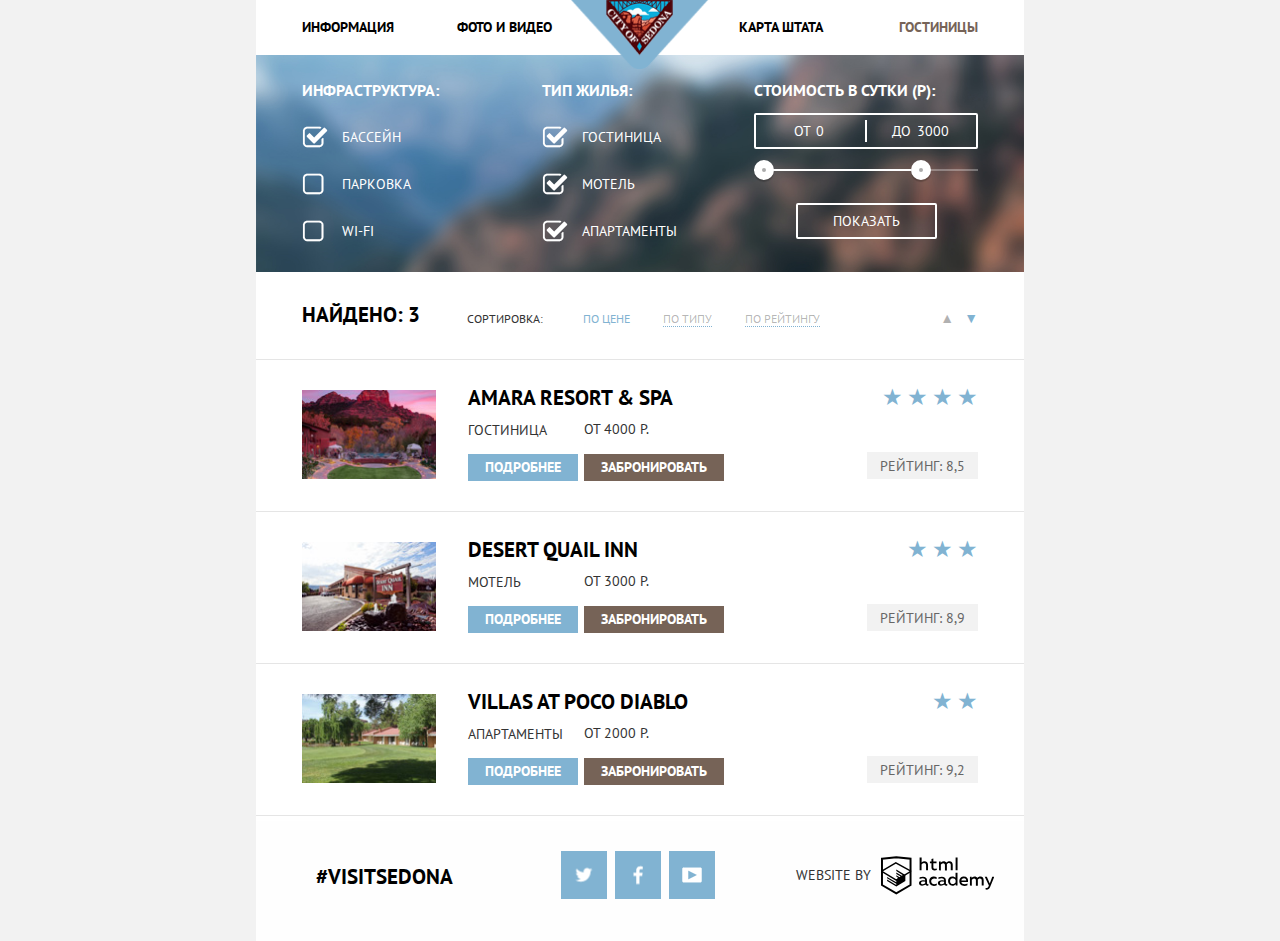
==== commit e8c26903: "Финальная проверка" ====
--- a/hotels.html
+++ b/hotels.html
@@ -77,25 +77,25 @@
             <ul class="sorting block-right">
                 <li><span>Сортировка:</span></li>
                 <li>
-                    <button class="button-sorting sort-property active">По цене</button>
-                    <button class="button-sorting sort-property">По типу</button>
-                    <button class="button-sorting sort-property">По рейтингу</button>
+                    <a href="#" class="button-sorting sort-property active">По цене</a>
+                    <a href="#" class="button-sorting sort-property">По типу</a>
+                    <a href="#" class="button-sorting sort-property">По рейтингу</a>
                 </li>
                 <li>
-                    <button class="button-sorting sort-ascending" title="По возрастанию">▲</button>
-                    <button class="button-sorting sort-descending active" title="По убыванию">▼</button>
+                    <a href="#" class="button-sorting sort-ascending" title="По возрастанию">▲</a>
+                    <a href="#" class="button-sorting sort-descending active" title="По убыванию">▼</a>
                 </li>
             </ul>
         </div>
 
-        <table class="search-results">
-            <tr>
-                <td class="td-image">
-                    <img src="img/hotels-1.jpg" alt="Amara Resort and Spa" width="135" height="90">
-                </td>
-                <td class="td-info clearfix">
+        <div class="search-results">
+            <article class="result-object clearfix">
+                <div class="object-image block-left">
+                    <img src="img/hotels-1.jpg" alt="Amara Resort and Spa">
+                </div>
+                <div class="object-info block-right clearfix">
                     <div class="info-hotel block-left">
-                        <a href="#" class="name-hotel btn-text">Amara Resort &amp; Spa</a>
+                        <a href="#" class="name-hotel btn-text"><h3>Amara Resort &amp; Spa</h3></a>
                         <div class="price-hotel">
                             <span class="property-type">Гостиница</span>
                             <span class="price">от 4000 Р.</span>
@@ -114,15 +114,15 @@
                         </div>
                         <mark class="rating">Рейтинг: 8,5</mark>
                     </div>
-                </td>
-            </tr>
-            <tr>
-                <td class="td-image">
+                </div>
+            </article>
+            <article  class="result-object clearfix">
+                <div class="object-image block-left">
                     <img src="img/hotels-2.jpg" alt="Desert Quail Inn" width="135" height="90">
-                </td>
-                <td class="td-info clearfix">
+                </div>
+                <div class="object-info block-right clearfix">
                     <div class="info-hotel block-left">
-                        <a href="#" class="name-hotel btn-text">Desert Quail Inn</a>
+                        <a href="#" class="name-hotel btn-text"><h3>Desert Quail Inn</h3></a>
                         <div class="price-hotel">
                             <span class="property-type">Мотель</span>
                             <span class="price">от 3000 Р.</span>
@@ -140,15 +140,15 @@
                         </div>
                         <mark class="rating">Рейтинг: 8,9</mark>
                     </div>
-                </td>
-            </tr>
-            <tr>
-                <td class="td-image">
+                </div>
+            </article>
+            <article  class="result-object clearfix">
+                <div class="object-image block-left">
                     <img src="img/hotels-3.jpg" alt="Villas at Poco Diablo" width="135" height="90">
-                </td>
-                <td class="td-info clearfix">
+                </div>
+                <div class="object-info block-right clearfix">
                     <div class="info-hotel block-left">
-                        <a href="#" class="name-hotel btn-text">Villas at Poco Diablo</a>
+                        <a href="#" class="name-hotel btn-text"><h3>Villas at Poco Diablo</h3></a>
                         <div class="price-hotel">
                             <span class="property-type">Апартаменты</span>
                             <span class="price">от 2000 Р.</span>
@@ -165,9 +165,9 @@
                         </div>
                         <mark class="rating">Рейтинг: 9,2</mark>
                     </div>
-                </td>
-            </tr>
-        </table>
+                </div>
+            </article>
+        </div>
     </main>
 
     <footer class="main-footer container clearfix">
--- a/css/style.css
+++ b/css/style.css
@@ -1,1050 +1 @@
-*, *::before, *::after {
-    box-sizing: border-box;
-}
-
-body {
-    font-family: "PT Sans", "Tahoma", sans-serif;
-    font-size: 14px;
-    line-height: 1.5;
-    color: #333;
-    text-transform: uppercase;
-    margin: 0;
-    padding: 0;
-    display: flex;
-    flex-direction: column;
-    min-height: 100vh;
-    background-color: #f2f2f2;
-}
-
-h2 {
-    font-size: 21px;
-    line-height: 1.238;
-}
-
-h3 {
-    font-size: 21px;
-    line-height: 1.2;
-    color: #000;
-}
-
-img {
-    max-width: 100%;
-    height: auto;
-}
-
-button {
-    font-family: inherit;
-}
-
-main {
-    flex-grow: 1;
-    background-color: #fff;
-    position: relative;
-}
-
-.block-left {
-    float: left;
-}
-
-.block-right {
-    float: right;
-}
-
-.container {
-    margin-left: auto;
-    margin-right: auto;
-    width: 768px;
-}
-
-.container-padded {
-    padding: 0 46px;
-}
-
-.clearfix::after {
-    content: "";
-    clear: both;
-    display: table;
-}
-
-.text-center {
-    text-align: center;
-}
-
-.btn {
-    background-color: #81b3d2;
-    border: 0;
-    font-size: 21px;
-    color: #fff;
-    outline: none;
-}
-
-.btn:hover {
-    background-color: #669ec0;
-}
-
-.btn:active {
-    background-color: #5496bd;
-    color: rgba(255, 255, 255, 0.3);
-}
-
-.btn-text:hover {
-    color: #81b3d2;
-    outline: none;
-}
-
-.btn-text:active {
-    opacity: 0.3;
-    color: #000;
-}
-
-.brown-btn:hover {
-    background-color: #604e43;
-}
-
-.brown-btn:active {
-    background-color: #503e33;
-}
-
-.transparent-btn {
-    border: 2px solid #fff;
-    background-color: rgba(255, 255, 255, 0);
-    font-size: 14px;
-    outline: none;
-}
-
-.transparent-btn:hover {
-    background-color: #fff;
-    color: #000;
-}
-
-.line-break::before {
-content:"\a";
-white-space: pre;
-}
-
-/*header*/
-
-.main-header{
-    background-color: #fff;
-}
-
-.main-navigation {
-    position: relative;
-}
-
-.main-navigation ul {
-    margin: 0;
-    padding: 0;
-    list-style: none;
-}
-
-.main-navigation li {
-    float: left;
-    width: 22%;
-    font-size: 14px;
-}
-
-.main-navigation li:nth-child(n+3) {
-    float: right;
-    text-align: right;
-}
-
-.main-navigation a {
-    text-align: center;
-    text-decoration: none;
-    line-height: 4;
-    font-weight: bold;
-    color: #000;
-    outline: none;
-}
-
-.main-navigation a:hover {
-    color: #81b3d2;
-}
-
-.main-navigation a:active {
-    color: #000;
-}
-
-.main-navigation .active,
-.main-navigation .active:hover,
-.main-navigation .active:active {
-    color: #766357;
-    outline: none;
-}
-
-.main-logo {
-    position: absolute;
-    top: 0;
-    left: 50%;
-    transform: translate(-50%, 0);
-    z-index: 10;
-  }
-
-.main-logo img:active{
-    opacity: 0.3;
-}
-
-.main-logo .active:active{
-    opacity: 1;
-}
-
-/*index*/
-
-.promo {
-    min-height: 512px;
-    background:
-        url("../img/background-index-2.png") no-repeat center bottom,
-        url("../img/background-index.jpg") no-repeat center 20%;
-    background-size: contain, auto;
-    position: relative;
-    padding-top: 75px;
-}
-
-.promo-logo {
-    display: block;
-    width: 458px;
-    height: 352px;
-    margin-left: auto;
-    margin-right: auto;
-    text-indent: -3000px;
-    overflow: hidden;
-    background: url("../img/index-logo.png") no-repeat;
-}
-
-.slogan {
-    text-align: center;
-    width: 470px;
-    margin: 60px auto 30px;
-    color: #000;
-}
-
-.slogan-features {
-    text-align: center;
-    margin-bottom: 50px;
-}
-
-.slogan-features span {
-    color: #333;
-    line-height: 1.857;
-}
-
-.feature {
-    background-color: #81b3d2;
-    min-height: 256px;
-    margin: 0;
-}
-
-.feature img {
-    width: 512px;
-}
-
- .number-feature {
-    display: block;
- }
-
-.feature .info-feature {
-    width: 256px;
-    text-align: center;;
-    padding: 43px 30px 38px;
-    color: #fff;
-}
-
-.info-feature h3 {
-    margin: 0;
-    color: #fff;
-    padding-left: 22.5px;
-    padding-right: 22.5px;
-    line-height: 1;
-}
-
-.number-feature {
-    margin-top: 20px;
-    margin-bottom: 20px;
-}
-
-.number-feature:before,
-.number-feature:after {
-    content: "—";
-    display: inline;
-    padding-left: 5px;
-    padding-right: 5px;
-}
-
-.attractions li {
-    min-height: 300px;
-    padding-top: 160px;
-    padding-bottom: 60px;
-    position: relative;
-}
-
-.attractions div {
-    content: "";
-    display: block;
-    position: absolute;
-    width: 80px;
-    height: 80px;
-    background: url("../img/sprite.png") no-repeat;
-    left: 50%;
-    top: 50px;
-    transform: translate(-50%, 0);
-}
-
-.attractions .house {
-    background-position: -19px -20px;
-}
-.attractions .food {
-    background-position: -19px -132px;
-}
-.attractions .souvenirs {
-    background-position: -14px -242px;
-}
-
-
-.attractions h3 {
-    margin-top: 0;
-}
-
-.attractions p {
-    margin: 0;
-}
-
-.column-grid {
-    font-size: 0;
-    padding: 0;
-    text-align: center;
-}
-
-.column-grid li {
-    display: inline-block;
-    width: 256px;
-    font-size: 14px;
-    vertical-align: top;
-    padding-left: 46px;
-    padding-right: 46px;
-}
-
-.features-3-5 {
-    background-color: #eee;
-    min-height: 250px;
-    padding-top: 45px;
-    padding-bottom: 30px;
-}
-
-.features-3-5 h3 {
-    margin: 0;
-    line-height: 1;
-    padding-left: 5px;
-    padding-right: 5px;
-}
-
-.features-3-5 p{
-    margin: 0;
-}
-
-.index-form {
-    width: 570px;
-}
-
-.map {
-    position: absolute;
-    top: 0;
-    left: 0;
-    right: 0;
-    z-index: -1;
-}
-
-.index-form h2 {
-    font-size: 30px;
-    line-height: 1.25;
-    color: #000;
-}
-
-.index-form .slogan-form {
-    margin-top: 50px;
-    margin-bottom: 25px;
-}
-
-.index-form .tip-form {
-    width: 450px;
-    display: inline-block;
-    vertical-align: middle;
-}
-
-.bottom-wrap {
-  position: relative;
-  min-height: 475px;
-  text-align: center;
-}
-
-.card {
-    margin-top: 50px;
-}
-
-.card a {
-    color: #fff;
-    display: block;
-    text-align: center;
-    text-decoration: none;
-    background-color: #766357;
-    min-height: 85px;
-    line-height: 85px;
-    font-size: 21px;
-    max-width: 100%;
-    overflow: hidden;
-    text-overflow: ellipsis;
-    white-space: nowrap;
-}
-
-.card-form {
-    min-height: 390px;
-    padding: 55px;
-    margin-bottom: 80px;
-    position: relative;
-    box-shadow: 0 7px 15px rgba(0, 1, 1, 0.15);
-    width: 570px;
-    margin-left: auto;
-    margin-right: auto;
-    background-color: #fff;
-}
-
-.form-people {
-    margin-bottom: 55px;
-}
-
-.card-form label,
-.card-form input {
-    display: inline-block;
-    vertical-align: middle;
-    font-size: 14px;
-}
-
-.form-date {
-    margin-bottom: 30px;
-    position: relative;
-}
-
-.form-date input{
-    width: 345px;
-    font-weight: bold;
-    color: #000;
-    text-transform: uppercase;
-}
-
-.form-date label{
-    padding-top: 10px;
-    width: calc(100% - 345px);
-    font-weight: bold;
-    color: #000;
-    text-align: left;
-}
-
-.icon-calendar {
-    position: absolute;
-    width: 40px;
-    height: 40px;
-    background: url("../img/sprite.png") no-repeat;
-    background-position: -10px -518px;
-    left: 420px;
-    outline: none;
-}
-
-.icon-calendar:hover {
-    background-position: -23px -870px;
-}
-
-.icon-calendar:active {
-    background-position: -18px -773px;
-}
-
-.card-form input {
-    height: 40px;
-    border: none;
-    background-color: #f2f2f2;
-    border: 2px solid #f2f2f2;
-    padding-left: 15px;
-    outline: none;
-}
-
-.input {
-    font-size: 0;
-}
-
-.input label {
-    margin-right: 43px;
-    color: #000;
-    font-weight: bold;
-}
-
-.input .children-form {
-    margin-right: 20px;
-    margin-left: 47px;
-}
-
-.card-form input[type="number"] {
-    width: 40px;
-    font-size: 14px;
-    font-weight: bold;
-    margin-left: auto;
-    margin-right: auto;
-}
-
-input[type=number]::-webkit-inner-spin-button,
-input[type=number]::-webkit-outer-spin-button {
-    -webkit-appearance: none;
-    margin: 0;
-}
-
-input[type='number'] {
-    -moz-appearance: textfield;
-}
-
-.icon-minus,
-.icon-plus {
-    font-style: normal;
-    background-color: #f2f2f2;
-    display: inline-block;
-    width: 40px;
-    height: 40px;
-    vertical-align: middle;
-    font-size: 22px;
-    color: #a9a9a9;
-    line-height: 40px;
-    border: 2px solid #f2f2f2;
-    outline: none;
-}
-
-.card-form button {
-    width: 460px;
-    height: 60px;
-    padding: 0;
-    margin: 0;
-    text-transform: uppercase;
-}
-
-.card-form input:hover,
-.card-form .icon-minus:hover,
-.card-form .icon-plus:hover {
-    background-color: #ebebeb;
-    border-color: #ebebeb;
-}
-
-.card-form input:focus,
-.card-form .icon-minus:focus,
-.card-form .icon-plus:focus {
-    background-color: #fff;
-    border-color: #e5e5e5;
-}
-
-.card-form .icon-minus:hover,
-.card-form .icon-plus:hover {
-    color: #000;
-}
-
-.card-form .icon-minus:focus,
-.card-form .icon-plus:focus {
-    color: #81b3d2;
-}
-
-/*hotels*/
-
-.container-hotels {
-    padding-left: 46px;
-    padding-right: 46px;
-}
-
-.hotels-form {
-    padding-top: 25px;
-    padding-bottom: 30px;
-    max-height: 217px;
-    background: url("../img/background-filter.jpg") no-repeat center top;
-    background-size: cover;
-    color: #fff;
-}
-
-.hotels-form legend {
-    font-weight: bold;
-}
-
-.hotels-form fieldset {
-    width: 160px;
-    padding: 0;
-    margin: 0;
-    border: none;
-}
-
-.hotels-form fieldset:first-child {
-    margin-right: 80px;
-}
-
-.form-hotels-checkbox label {
-    display: inline-block;
-    margin-left: 40px;
-    font-weight: 400;
-
-}
-
-.input-hotels-form {
-    display: none;
-}
-
-.form-hotels-checkbox .checkbox-wrap {
-    margin-bottom: 25px;
-    position: relative;
-}
-
-.form-hotels-checkbox legend {
-    margin-bottom: 30px;
-    font-size: 16px;
-    line-height: 21px;
-}
-
-.input-hotels-form + label::before {
-    content: "";
-    display: block;
-    position: absolute;
-    width: 26px;
-    height: 22px;
-    left: 0;
-    bottom: 0;
-    background: url("../img/sprite.png") no-repeat;
-    background-position: -20px -590px;
-}
-
-.input-hotels-form:checked + label::before {
-    background-position: -20px -652px;
-}
-
-.filter-range {
-  width: 224px;
-
-  color: #ffffff;
-  text-transform: uppercase;
-}
-
-.filter-range-title {
-  margin-bottom: 12px;
-
-  font-weight: 600;
-  font-size: 16px;
-  line-height: 21px;
-}
-
-.price-controls {
-  position: relative;
-
-  height: 36px;
-  margin-bottom: 20px;
-  font-size: 0;
-  border: 2px solid #ffffff;
-  border-radius: 2px;
-}
-
-.price-controls::after {
-  content: "";
-  position: absolute;
-  top: 50%;
-  left: 50%;
-
-  width: 2px;
-  height: 22px;
-
-  background: #ffffff;
-  transform: translate(-50%, -50%);
-}
-
-.price-controls label {
-  display: inline-block;
-  font-size: 14px;
-  line-height: 30px;
-  vertical-align: top;
-  cursor: pointer;
-}
-
-.price-controls .min-price,
-.price-controls .max-price {
-  width: 105px;
-  text-align: center;
-}
-
-.price-controls .min-price {
-    padding-left: 30px;
-}
-
-.price-controls input {
-  width: 30px;
-  margin: 0;
-
-  color: inherit;
-  font: inherit;
-
-  background: none;
-  border: none;
-}
-
-.range-controls {
-  position: relative;
-
-  margin-bottom: 32px;
-}
-
-.range-controls .scale {
-  height: 2px;
-
-  background: rgba(255, 255, 255, 0.3);
-}
-
-.range-controls .bar {
-  width: 70%;
-  height: 2px;
-
-  background: #ffffff;
-}
-
-.range-toggle {
-  position: absolute;
-  top: -9px;
-
-  width: 20px;
-  height: 20px;
-
-  background: #ababab;
-  border: 8px solid #ffffff;
-  border-radius: 50%;
-  box-shadow: 0 2px 1px 0 rgba(0, 1, 1, 0.2);
-  cursor: pointer;
-}
-
-.range-toggle:hover {
-  background: #1c4f80;
-}
-
-.range-toggle-min {
-  left: 0;
-}
-
-.range-toggle-max {
-  left: 70%;
-}
-
-.btn-transparent {
-  display: block;
-  margin: 0 auto;
-  padding: 6px 35px;
-
-  font-size: 14px;
-  line-height: 20px;
-  color: #ffffff;
-  text-transform: uppercase;
-
-  background: transparent;
-  border: 2px solid #ffffff;
-  border-radius: 2px;
-  cursor: pointer;
-  outline: none;
-}
-
-.btn-transparent:hover {
-  color: #000000;
-
-  background: #ffffff;
-}
-
-.result-sorting {
-    padding-top: 30px;
-    padding-bottom: 30px;
-}
-
-.result-sorting button {
-    border: none;
-    background-color: rgba(255, 255, 255, 0);
-}
-
-.sorting {
-    padding: 0;
-    padding-top: 4px;
-    font-size: 0;
-}
-
-.result-forms {
-    font-weight: 700;
-    font-size: 21px;
-    line-height: 1.238;
-    color: #000;
-}
-
-.sorting li {
-    display: inline-block;
-    vertical-align: middle;
-    font-size: 12px;
-    font-weight: 400;
-}
-
-.sorting li:first-child {
-    margin-right: 40px;
-}
-
-.sorting li:last-child {
-    margin-left: 120px;
-}
-
-.button-sorting {
-    padding: 0;
-    text-transform: uppercase;
-    margin-right: 35px;
-    font-weight: 400;
-}
-
-.button-sorting:last-child {
-    margin-right: 0;
-}
-
-.result-sorting .sort-property {
-    border-bottom: 1px dotted #81b3d2;
-    color: #000;
-    opacity: 0.3;
-    outline: none;
-}
-
-.result-sorting .active,
-.result-sorting .active:hover,
-.result-sorting .active:active {
-    border-bottom: none;
-    color: #81b3d2;
-    opacity: 1;
-
-}
-
-.result-sorting .sort-property:hover {
-    color: #81b3d2;
-    opacity: 1;
-}
-
-.result-sorting .sort-property:active {
-    border: none;
-    color: #000;
-    opacity: 1;
-}
-
-.sort-ascending {
-    margin-right: 12px;
-}
-
-.search-results {
-    width: 100%;
-    border-collapse: collapse;
-}
-
-.sort-ascending,
-.sort-descending {
-    opacity: 0.3;
-    color: #000;
-    outline: none;
-}
-
-.sort-ascending:hover,
-.sort-descending:hover {
-    opacity: 1;
-}
-
-.sort-ascending:active,
-.sort-descending:active {
-    opacity: 1;
-    color: #81b3d2;
-}
-
-.search-results tr {
-    border-top: 1px solid #e5e5e5;
-    border-bottom: 1px solid #e5e5e5;
-}
-
-.search-results td {
-    height: 150px;
-}
-
-.td-image {
-    padding-left: 46px;
-    width: 180px;
-}
-
-.td-info {
-    padding-left: 32px;
-    padding-right: 46px;
-    vertical-align: top;
-}
-
-.td-info .name-hotel {
-    display: inline-block;
-    margin: 0;
-    margin-top: 17px;
-    text-decoration: none;
-    font-weight: bold;
-    color: #000;
-    font-size: 21px;
-}
-
-.td-info .name-hotel:hover {
-    color: #81b3d2;
-}
-
-.td-info .name-hotel:active {
-    color: #000;
-    opacity: 0.3;
-}
-
-.price-hotel {
-    margin-top: 10px;
-    margin-bottom: 9px;
-}
-
-.property-type {
-    display: inline-block;
-    width: 118px;
-}
-
-.info-btn {
-    margin-right: 7px;
-}
-
-.info-btn,
-.order-btn {
-    display: inline-block;
-    text-decoration: none;
-    padding-left: 17px;
-    padding-right: 17px;
-    font-size: 14px;
-    line-height: 1.929;
-    height: 27px;
-}
-.order-btn {
-    background-color: #766357;
-}
-
-.stars {
-    margin-top: 21px;
-    margin-bottom: 41px;
-    text-align: right;
-}
-
-.star {
-    font-style: normal;
-    color: #81b3d2;
-    font-size: 23px;
-    line-height: 23px;
-}
-
-.rating {
-    display: block;
-    background-color: #f2f2f2;
-    padding-left: 17px;
-    padding-right: 17px;
-    line-height: 27px;
-}
-
-/*footer*/
-
-.main-footer {
-    min-height: 120px;
-    padding-left: 60px;
-    padding-right: 30px;
-    background-color: rgba(255, 255, 255, 0.9);
-}
-
-.footer-hashtag {
-    margin-top: 50px;
-    min-height: 25px;
-    font-size: 21px;
-}
-
-.footer-hashtag a {
-    color: #000;
-    font-weight: bold;
-    text-decoration: none;
-    outline: none;
-}
-
-.footer-social {
-    margin-top: 36px;
-    margin-left: 110px;
-    min-height: 48px;
-}
-
-.social-btn {
-    display: inline-block;
-    width: 46px;
-    height: 48px;
-    background-color: #81b3d2;
-    position: relative;
-    text-indent: -3000px;
-    overflow: hidden;
-}
-
-.social-btn:active .social-icon  {
-    opacity: 0.3;
-}
-
-.social-icon {
-    background: url("../img/sprite.png") no-repeat;
-    position: absolute;
-    top: 50%;
-    left: 50%;
-    transform: translate(-50%, -50%);
-}
-
-.social-icon-tw {
-    width: 17px;
-    height: 15px;
-    background-position: -20px -358px;
-}
-
-.social-icon-fb {
-    width: 10px;
-    height: 19px;
-    background-position: -20px -413px;
-}
-
-.social-icon-yt {
-    width: 20px;
-    height: 16px;
-    background-position: -20px -472px;
-}
-
-.footer-copyright {
-    margin-top: 40px;
-    min-height: 39px;
-}
-
-.footer-copyright p {
-    font-size: 0;
-}
-
-.footer-copyright span {
-    font-size: 14px;
-    display: inline-block;
-    vertical-align: middle;
-    margin-right: 10px;
-}
-
-.copyright-logo {
-    outline: none;
-    display: inline-block;
-    vertical-align: middle;
-}
-
-.copyright-logo:hover .text {
-  fill: #81b3d2;
-}
-
-.copyright-logo:hover .frame,
-.copyright-logo:hover .top-hat {
-  stroke: #81b3d2;
-}
-
-.copyright-logo:active .text {
-  fill: #bdbbbc;
-}
-
-.copyright-logo:active .frame,
-.copyright-logo:active .top-hat {
-  stroke: #bdbbbc;
-}
+@charset "UTF-8";*,*::before,*::after{box-sizing:border-box}body{display:-webkit-box;display:-ms-flexbox;display:flex;-webkit-box-orient:vertical;-webkit-box-direction:normal;-ms-flex-direction:column;flex-direction:column;margin:0;padding:0;min-height:100vh;font-family:"PT Sans","Tahoma",sans-serif;font-size:14px;line-height:1.5;color:#333;text-transform:uppercase;background-color:#f2f2f2}h2{font-size:21px;line-height:1.238}h3{font-size:21px;line-height:1.2;color:#000;font-weight:700}img{max-width:100%;height:auto}button{font-family:inherit}main{position:relative;-webkit-box-flex:1;-ms-flex-positive:1;flex-grow:1;background-color:#fff}.block-left{float:left}.block-right{float:right}.container{margin-left:auto;margin-right:auto;width:768px}.container-padded{padding:0 46px}.clearfix::after{content:"";display:table;clear:both}.text-center{text-align:center}.btn{background-color:#81b3d2;border:0;font-size:21px;color:#fff;outline:none}.btn:hover{background-color:#669ec0}.btn:active{background-color:#5496bd;color:rgba(255,255,255,.3)}.btn-text:hover{color:#81b3d2;outline:none}.btn-text:active{opacity:.3;color:#000}.brown-btn:hover{background-color:#604e43}.brown-btn:active{background-color:#503e33}.transparent-btn{border:2px solid #fff;background-color:rgba(255,255,255,0);font-size:14px;outline:none}.transparent-btn:hover{background-color:#fff;color:#000}.line-break::before{content:"\a";white-space:pre}.main-header{background-color:#fff}.main-navigation{position:relative}.main-navigation ul{margin:0;padding:0;list-style:none}.main-navigation li{float:left;width:155px;min-height:55px;padding-top:15px;font-size:14px}.main-navigation li:nth-child(n+3){float:right;text-align:right}.main-navigation a{text-align:center;text-decoration:none;line-height:1.857;font-weight:700;color:#000;outline:none;font-family:inherit}.main-navigation a:hover{color:#81b3d2}.main-navigation a:active{color:#000;opacity:.3}.main-navigation .active,.main-navigation .active:hover,.main-navigation .active:active{color:#766357;outline:none}.main-logo{position:absolute;top:0;left:50%;-webkit-transform:translate(-50%,0);transform:translate(-50%,0);z-index:10}.main-logo img:active{opacity:.3}.main-logo .active:active{opacity:1}.promo{position:relative;min-height:512px;padding-top:75px;background:url(../img/background-index-2.png) no-repeat center bottom,url(../img/background-index.jpg) no-repeat center 20%;background-size:contain,auto;background-color:#999}.slogan{text-align:center;width:470px;margin:60px auto 30px;color:#000;font-weight:700}.slogan-features{text-align:center;margin-bottom:50px}.slogan-features span{color:#333;line-height:1.857;font-weight:400}.feature{background-color:#81b3d2;min-height:256px;margin:0}.feature img{width:512px}.number-feature{display:block}.feature .info-feature{width:256px;text-align:center;;padding:43px 30px 38px;color:#fff;font-weight:400}.info-feature h3{margin:0;color:#fff;padding-left:22.5px;padding-right:22.5px;line-height:1;font-weight:700}.number-feature{margin-top:25px;margin-bottom:20px;font-weight:400}.number-feature:before,.number-feature:after{content:"—";display:inline;padding-left:5px;padding-right:5px}.attractions li{position:relative;min-height:300px;padding-top:160px;padding-bottom:60px}.attractions li::before{content:"";display:block;position:absolute;-webkit-transform:translate(-50%,0);transform:translate(-50%,0);left:50%;top:55px;display:block;width:80px;height:80px;background:url(../img/sprite.png) no-repeat}.attractions .house::before{background-position:-19px -20px}.attractions .food::before{background-position:-19px -132px}.attractions .souvenirs::before{background-position:-14px -242px}.attractions h3{margin-top:0;line-height:1}.attractions p{margin:0;font-weight:400}.column-grid{font-size:0;padding:0;text-align:center}.column-grid li{display:inline-block;width:256px;padding-left:45px;padding-right:45px;font-size:14px;font-weight:400;vertical-align:top}.features-3-5{background-color:#eee;min-height:250px;padding-top:50px;padding-bottom:40px}.features-3-5 h3{margin:0;line-height:1;padding-left:5px;padding-right:5px}.features-3-5 p{margin:0;font-weight:400}.index-form{width:570px}.map{position:absolute;top:0;left:0;right:0;z-index:-1}.index-form h2{font-size:30px;line-height:1.25;color:#000}.index-form .slogan-form{margin-top:50px;margin-bottom:25px;font-weight:700}.index-form .tip-form{width:450px;display:inline-block;vertical-align:middle;font-weight:400;line-height:1.714}.bottom-wrap{position:relative;min-height:475px;text-align:center}.card{margin-top:45px}.card a{display:block;min-height:85px;max-width:100%;padding-top:29.5px;font-size:21px;color:#fff;line-height:1.238;font-weight:700;text-align:center;text-decoration:none;background-color:#766357;overflow:hidden;text-overflow:ellipsis;white-space:nowrap}.card-form{position:relative;width:570px;min-height:390px;margin-left:auto;margin-right:auto;margin-bottom:80px;padding:55px;box-shadow:0 7px 15px rgba(0,1,1,.15);background-color:#fff}.form-people{margin-top:30px;margin-bottom:55px}.card-form label,.card-form input{display:inline-block;vertical-align:middle;font-size:14px}.form-date{position:relative;margin-top:30px}.form-date:first-child{margin-top:0}.form-date input{width:345px;color:#000;text-transform:uppercase;font-weight:700;font-family:inherit}.form-date label{width:calc(100% - 345px);padding-top:8px;font-weight:700;color:#000;text-align:left;line-height:1.857}.icon-calendar{position:absolute;left:420px;width:40px;height:40px;background:url(../img/sprite.png) no-repeat;background-position:-10px -518px;outline:none;border:none}.icon-calendar:hover{background-position:-23px -870px}.icon-calendar:active{background-position:-18px -773px}.card-form input{height:38px;padding-left:10px;line-height:1.857;background-color:#f2f2f2;border:2px solid #f2f2f2;outline:none}.input{font-size:0}.input label{margin-right:43px;color:#000;font-weight:700}.input .children-form{margin-right:30px}.card-form input[type="number"]{width:38px;margin-left:auto;margin-right:auto;padding:0;text-align:center;font-size:14px;font-weight:700}.card-form input[type="text"]::-ms-clear{display:none}.card-form input[type="number"]::-webkit-inner-spin-button,.card-form input[type="number"]::-webkit-outer-spin-button{-webkit-appearance:none;margin:0}.card-form input[type="number"]{-moz-appearance:textfield}.icon-minus,.icon-plus{display:inline-block;width:38px;height:38px;border:2px solid #f2f2f2;font-style:normal;font-size:22px;line-height:32px;vertical-align:middle;color:#a9a9a9;font-weight:700;background-color:#f2f2f2;outline:none;cursor:pointer}.card-form .btn-find-index{width:460px;height:60px;padding:0;margin:0;text-transform:uppercase;font-weight:700}.card-form input:hover,.card-form .icon-minus:hover,.card-form .icon-plus:hover{background-color:#ebebeb;border-color:#ebebeb}.card-form input:focus,.card-form .icon-minus:focus,.card-form .icon-plus:focus{background-color:#fff;border-color:#e5e5e5}.card-form .icon-minus:hover,.card-form .icon-plus:hover{color:#000}.card-form .icon-minus:focus,.card-form .icon-plus:focus{color:#81b3d2}.container-hotels{padding-left:46px;padding-right:46px}.hotels-form{max-height:217px;padding-top:25px;padding-bottom:30px;background:#999 url(../img/background-filter.jpg) no-repeat center top;background-size:cover;color:#fff}.hotels-form legend{font-weight:700}.hotels-form fieldset{width:160px;padding:0;margin:0;border:none}.hotels-form fieldset:first-child{margin-right:80px}.form-hotels-checkbox label{display:inline-block;vertical-align:middle;margin-left:40px;font-weight:400}.input-hotels-form{display:none}.form-hotels-checkbox .checkbox-wrap{position:relative;margin-bottom:25px}.form-hotels-checkbox legend{margin-bottom:25px;font-size:16px;line-height:21px}.input-hotels-form+label::before{position:absolute;left:0;bottom:0;content:"";display:block;width:26px;height:22px;background:url(../img/sprite.png) no-repeat;background-position:-20px -590px}.input-hotels-form:checked+label::before{background-position:-20px -652px}.input-hotels-form[disabled]+label::before{background-position:-30px -927px}.input-hotels-form[disabled]:checked+label::before{background-position:-27px -978px}.input-hotels-form[disabled]:checked+label,.input-hotels-form[disabled]+label{color:#6a6a6a}.filter-range{width:224px;color:#fff;text-transform:uppercase}.filter-range-title{margin-bottom:12px;font-weight:700;font-size:16px;line-height:21px}.price-controls{position:relative;height:36px;margin-bottom:20px;font-size:0;border:2px solid #fff;border-radius:2px}.price-controls::after{content:"";position:absolute;top:50%;left:50%;width:2px;height:22px;background:#fff;-webkit-transform:translate(-50%,-50%);transform:translate(-50%,-50%)}.price-controls label{display:inline-block;padding-top:3px;font-size:14px;line-height:27px;vertical-align:middle;cursor:pointer}.price-controls .min-price,.price-controls .max-price{width:105px;text-align:center}.price-controls .min-price{padding-left:30px}.price-controls input{width:40px;margin:0;color:inherit;font-family:"PT Sans","Tahoma",sans-serif;background:none;border:none}.range-controls{position:relative;margin-bottom:32px}.range-controls .scale{height:2px;background:rgba(255,255,255,.3)}.range-controls .bar{width:70%;height:2px;background:#fff}.range-toggle{position:absolute;top:-9px;width:20px;height:20px;background:#ababab;border:8px solid #fff;border-radius:50%;box-shadow:0 2px 1px 0 rgba(0,1,1,.2);cursor:pointer}.range-toggle:hover{background:#1c4f80}.range-toggle-min{left:0}.range-toggle-max{left:70%}.btn-transparent{display:block;margin:0 auto;padding:6px 35px;border:2px solid #fff;font-size:14px;line-height:20px;color:#fff;text-transform:uppercase;background:transparent;border-radius:2px;cursor:pointer;outline:none}.btn-transparent:hover{color:#000;background:#fff}.result-sorting{padding-top:30px;padding-bottom:30px}.result-sorting button{border:none;background-color:rgba(255,255,255,0)}.sorting{padding:0;padding-top:6px;font-size:0}.result-forms{font-weight:700;font-size:21px;line-height:1.238;color:#000}.sorting li{display:inline-block;vertical-align:middle;font-size:12px;font-weight:400}.sorting li:first-child{margin-right:40px}.sorting li:last-child{margin-left:120px}.button-sorting{padding:0;text-transform:uppercase;margin-right:30px;font-weight:400;text-decoration:none}.button-sorting:last-child{margin-right:0}.result-sorting .sort-property{border-bottom:1px dotted #81b3d2;color:rgba(0,0,0,.3);outline:none}.result-sorting .sort-property:hover{color:#81b3d2;opacity:1}.result-sorting .sort-property:active{border:none;color:#000;opacity:1}.result-sorting .active,.result-sorting .active:hover,.result-sorting .active:active{border-bottom:none;color:#81b3d2;opacity:1}.sort-ascending{margin-right:7px}.search-results{width:100%;border-collapse:collapse;font-weight:400;margin-bottom:5px}.sort-ascending,.sort-descending{opacity:.3;color:#000;outline:none;font-size:14px}.sort-ascending:hover,.sort-descending:hover{opacity:1}.sort-ascending:active,.sort-descending:active{opacity:1;color:#81b3d2}.search-results .result-object{border-top:1px solid #e5e5e5;padding-top:25px;padding-bottom:30px}.search-results .result-object:last-child{border-bottom:1px solid #e5e5e5}.object-image{padding-left:46px;padding-top:5px;width:180px;font-size:0}.object-info{width:calc(100% - 180px);padding-left:32px;padding-right:46px;vertical-align:top}.object-info .name-hotel{display:inline-block;vertical-align:middle;margin:0;text-decoration:none}.object-info h3{margin:0;max-width:380px;font-family:inherit;font-size:21px;font-weight:700;line-height:1.238;color:#000}.object-info h3:hover{color:#81b3d2}.object-info h3:active{color:#000;opacity:.3}.price-hotel{margin-top:8px;margin-bottom:13px}.property-type{display:inline-block;vertical-align:middle;width:112px;font-weight:400}.info-btn{margin-right:2px}.info-btn,.order-btn{display:inline-block;height:27px;padding-top:3px;padding-left:17px;padding-right:17px;font-size:14px;line-height:1.5;font-weight:700;text-decoration:none;vertical-align:middle}.order-btn{background-color:#766357}.stars{text-align:right;margin-bottom:41px}.star{font-style:normal;color:#81b3d2;font-size:23px;line-height:23px}.rating{display:block;min-height:27px;padding-top:4px;padding-left:13px;padding-right:13px;line-height:1.5;font-weight:400;color:#666;background-color:#f2f2f2}.main-footer{min-height:120px;background-color:rgba(255,255,255,.9)}.footer-hashtag,.footer-social,.footer-copyright{display:inline-block;width:33.33%;vertical-align:middle}.footer-hashtag{margin-top:40px;min-height:25px;padding-left:60px;font-size:21px;text-align:left}.footer-hashtag a{color:#000;font-weight:700;text-decoration:none;outline:none}.footer-social{min-height:48px;margin-top:30px;text-align:center}.social-btn{position:relative;display:inline-block;width:46px;height:48px;margin-right:4px;background-color:#81b3d2;text-indent:-3000px;overflow:hidden;vertical-align:middle}.social-btn:active .social-icon{opacity:.3}.social-icon{position:absolute;-webkit-transform:translate(-50%,-50%);transform:translate(-50%,-50%);top:50%;left:50%;background:url(../img/sprite.png) no-repeat}.social-icon-tw{width:17px;height:15px;background-position:-20px -358px}.social-icon-fb{background-position:-20px -413px;width:10px;height:19px}.social-icon-yt{background-position:-20px -472px;width:20px;height:16px}.footer-copyright{margin-top:35px;min-height:39px;padding-right:30px;text-align:right}.footer-copyright p{font-size:0}.footer-copyright span{display:inline-block;font-size:14px;vertical-align:middle;margin-right:10px;font-weight:400}.copyright-logo{display:inline-block;vertical-align:middle;outline:none}.copyright-logo:hover .text{fill:#81b3d2}.copyright-logo:hover .frame,.copyright-logo:hover .top-hat{stroke:#81b3d2}.copyright-logo:active .text{fill:#bdbbbc}.copyright-logo:active .frame,.copyright-logo:active .top-hat{stroke:#bdbbbc}
